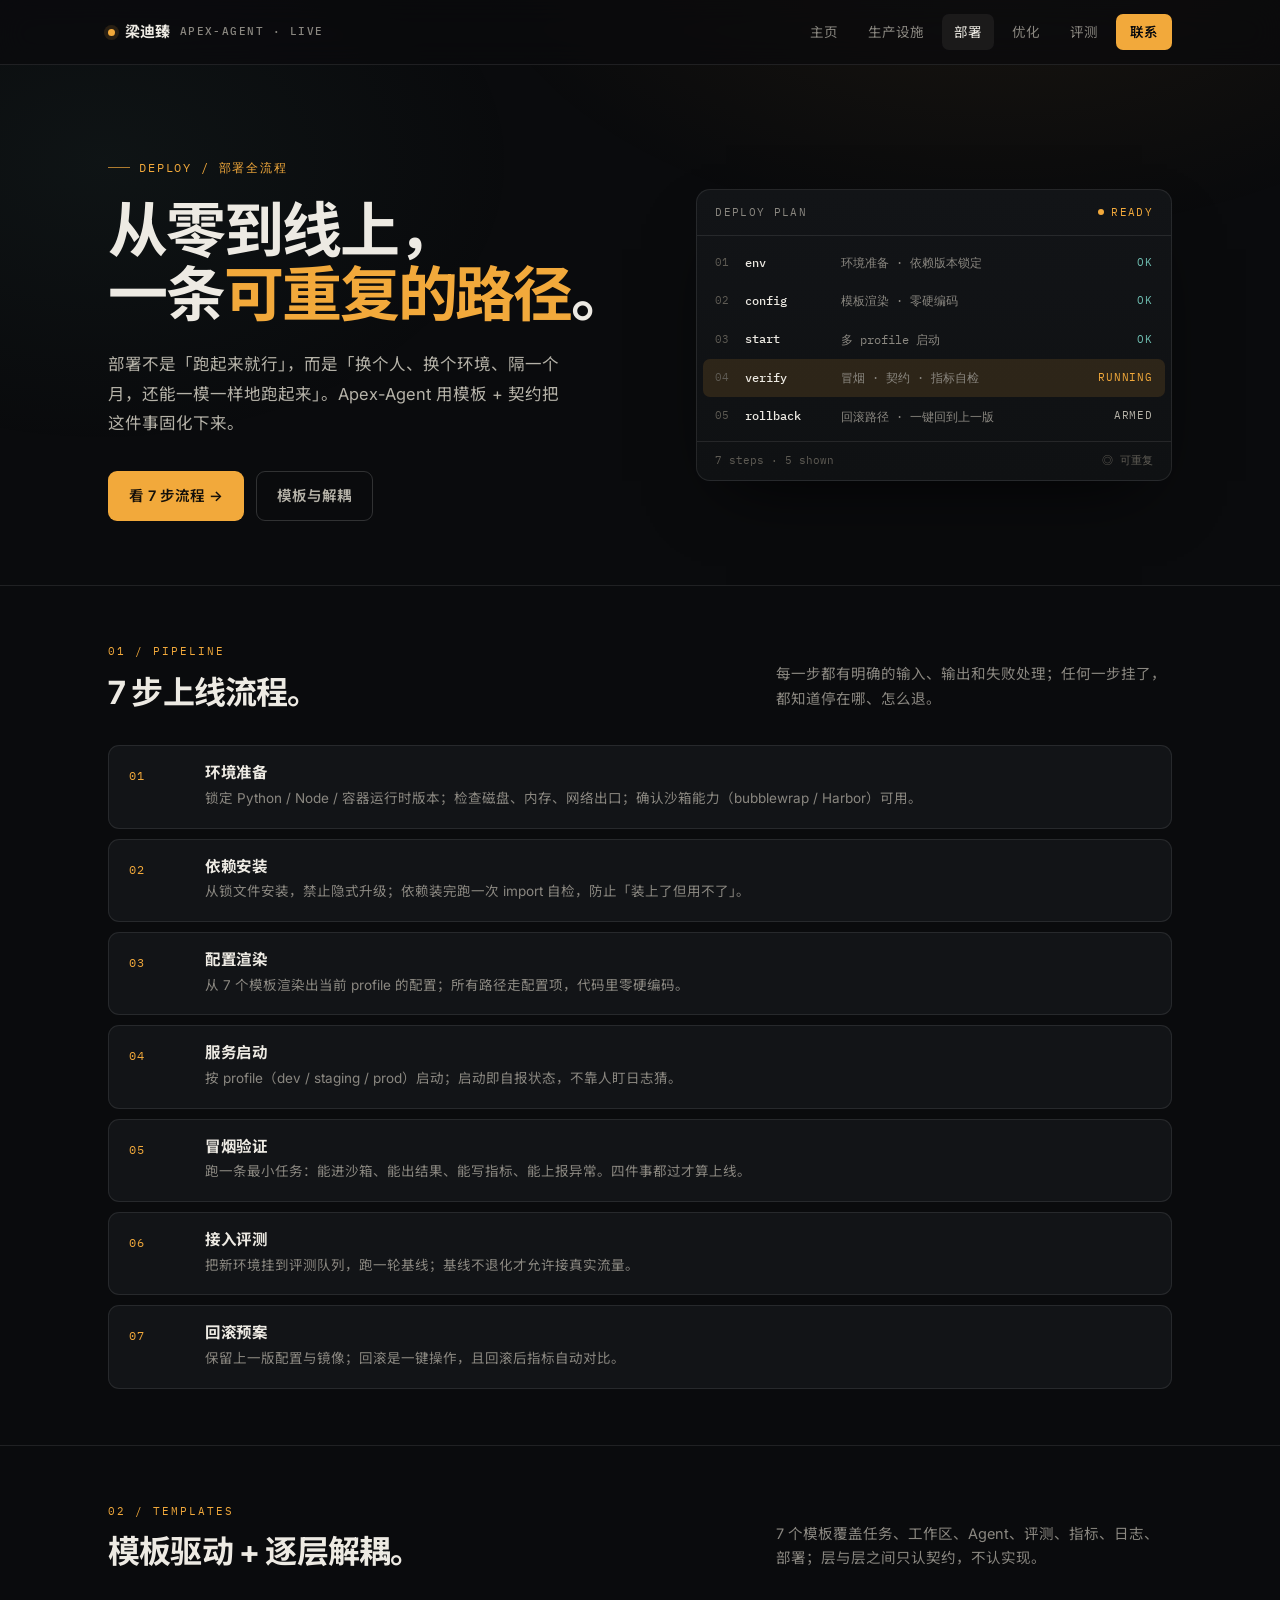
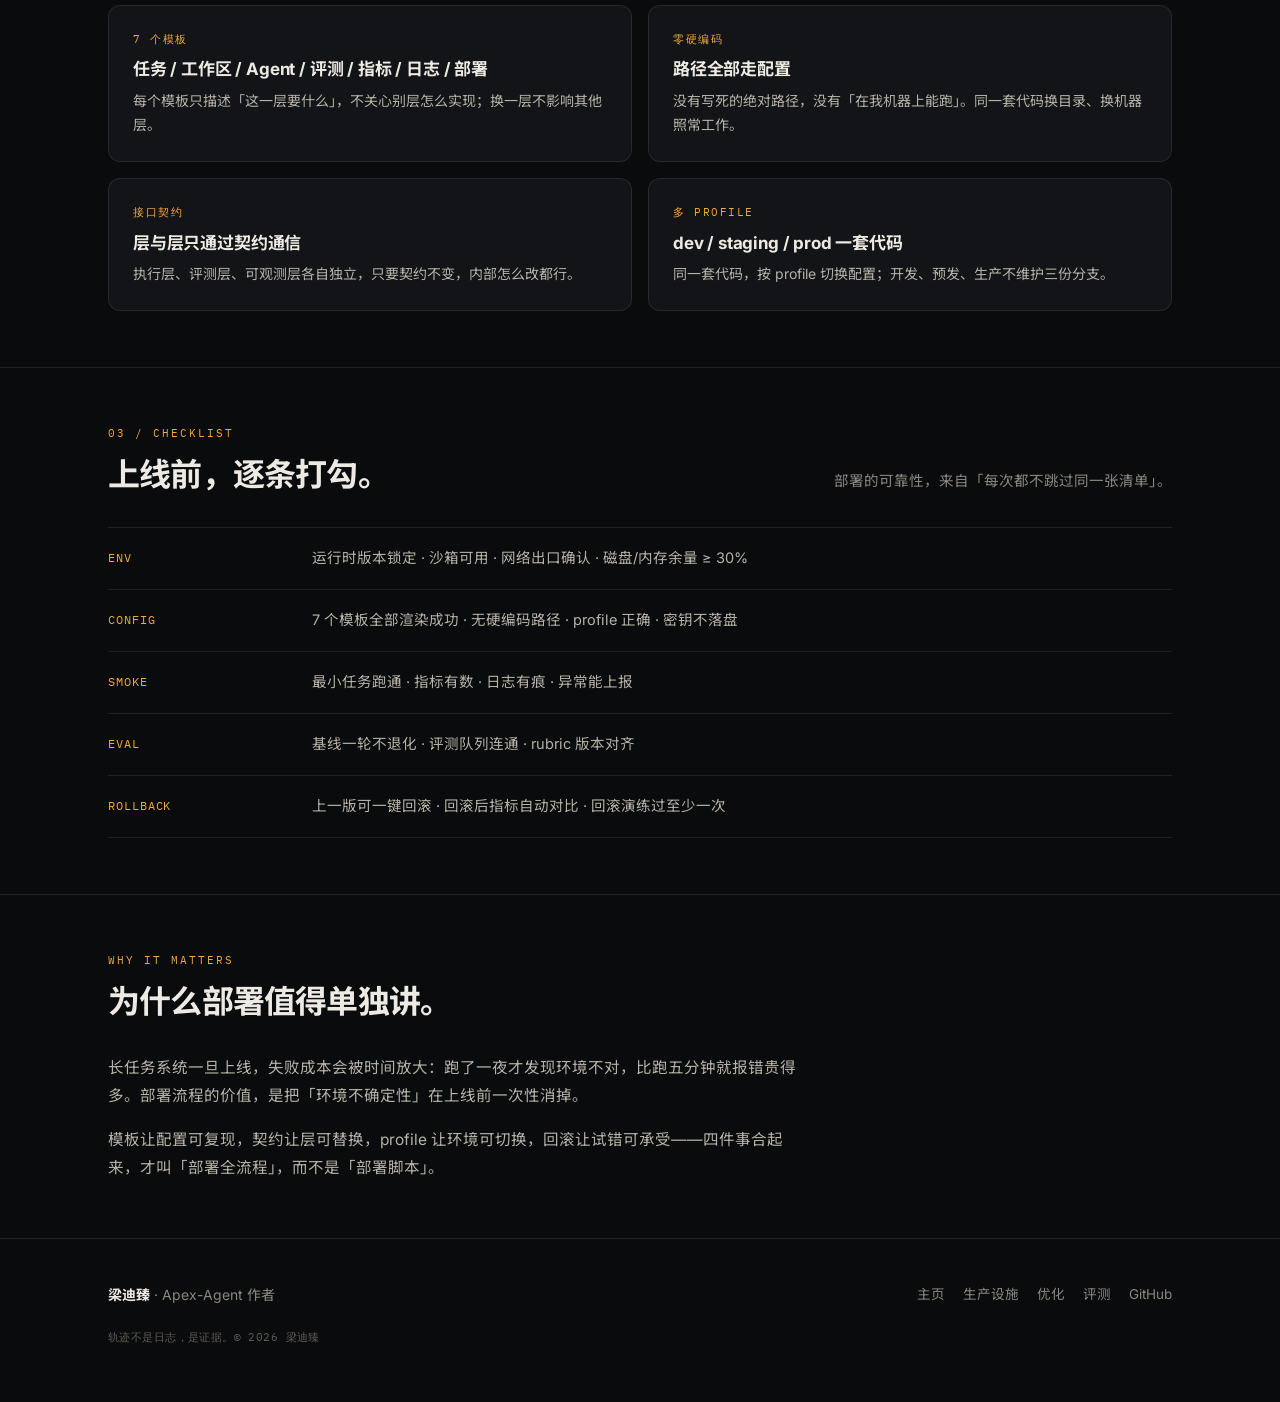
==== deploy.html @ fe3af45f "feat: multi-page site - facility overview + production/deploy/optimize/eval branches" ====
<!DOCTYPE html>
<html lang="zh-CN">
<head>
<meta charset="UTF-8">
<meta name="viewport" content="width=device-width, initial-scale=1.0">
<title>部署全流程 · 梁迪臻</title>
<meta name="description" content="Apex-Agent 部署全流程：模板驱动、逐层解耦、7 个模板、零硬编码、多 profile 启动，从零到线上一条可重复的路径。">
<link rel="preconnect" href="https://fonts.googleapis.com">
<link rel="preconnect" href="https://fonts.gstatic.com" crossorigin>
<link href="https://fonts.googleapis.com/css2?family=Inter:wght@400;500;600;700;800&family=IBM+Plex+Mono:wght@400;500;600&family=Noto+Sans+SC:wght@400;500;700&display=swap" rel="stylesheet">
<link rel="stylesheet" href="style.css">
</head>
<body>

<header class="site-header">
  <div class="wrap">
    <a class="brand" href="index.html"><span class="dot"></span> 梁迪臻 <span class="sub">APEX-AGENT · LIVE</span></a>
    <nav class="nav">
      <a href="index.html">主页</a>
      <a href="production.html">生产设施</a>
      <a href="deploy.html" class="active">部署</a>
      <a href="optimize.html">优化</a>
      <a href="eval.html">评测</a>
      <a href="index.html#contact" class="cta">联系</a>
    </nav>
  </div>
</header>

<main>
  <section class="hero">
    <div class="wrap grid">
      <div>
        <div class="eyebrow">Deploy / 部署全流程</div>
        <h1>从零到线上，<br>一条<span class="em">可重复的路径</span>。</h1>
        <p class="lede">部署不是「跑起来就行」，而是「换个人、换个环境、隔一个月，还能一模一样地跑起来」。Apex-Agent 用模板 + 契约把这件事固化下来。</p>
        <div class="actions">
          <a class="btn btn-primary" href="#pipeline">看 7 步流程 →</a>
          <a class="btn btn-ghost" href="#templates">模板与解耦</a>
        </div>
      </div>
      <div class="trace" aria-hidden="true">
        <div class="trace-head"><span>DEPLOY PLAN</span><span class="live"><i></i>READY</span></div>
        <div class="trace-body">
          <div class="trow"><span class="idx">01</span><span class="act">env</span><span class="detail">环境准备 · 依赖版本锁定</span><span class="st ok">ok</span></div>
          <div class="trow"><span class="idx">02</span><span class="act">config</span><span class="detail">模板渲染 · 零硬编码</span><span class="st ok">ok</span></div>
          <div class="trow"><span class="idx">03</span><span class="act">start</span><span class="detail">多 profile 启动</span><span class="st ok">ok</span></div>
          <div class="trow now"><span class="idx">04</span><span class="act">verify</span><span class="detail">冒烟 · 契约 · 指标自检</span><span class="st run">running</span></div>
          <div class="trow"><span class="idx">05</span><span class="act">rollback</span><span class="detail">回滚路径 · 一键回到上一版</span><span class="st">armed</span></div>
        </div>
        <div class="trace-foot"><span>7 steps · 5 shown</span><span>◎ 可重复</span></div>
      </div>
    </div>
  </section>

  <section class="section" id="pipeline">
    <div class="wrap">
      <div class="section-head reveal">
        <div><div class="overline">01 / Pipeline</div><h2>7 步上线流程。</h2></div>
        <p class="note">每一步都有明确的输入、输出和失败处理；任何一步挂了，都知道停在哪、怎么退。</p>
      </div>
      <div class="steps reveal">
        <div class="step"><div class="sn">01</div><div><h4>环境准备</h4><p>锁定 Python / Node / 容器运行时版本；检查磁盘、内存、网络出口；确认沙箱能力（bubblewrap / Harbor）可用。</p></div></div>
        <div class="step"><div class="sn">02</div><div><h4>依赖安装</h4><p>从锁文件安装，禁止隐式升级；依赖装完跑一次 import 自检，防止「装上了但用不了」。</p></div></div>
        <div class="step"><div class="sn">03</div><div><h4>配置渲染</h4><p>从 7 个模板渲染出当前 profile 的配置；所有路径走配置项，代码里零硬编码。</p></div></div>
        <div class="step"><div class="sn">04</div><div><h4>服务启动</h4><p>按 profile（dev / staging / prod）启动；启动即自报状态，不靠人盯日志猜。</p></div></div>
        <div class="step"><div class="sn">05</div><div><h4>冒烟验证</h4><p>跑一条最小任务：能进沙箱、能出结果、能写指标、能上报异常。四件事都过才算上线。</p></div></div>
        <div class="step"><div class="sn">06</div><div><h4>接入评测</h4><p>把新环境挂到评测队列，跑一轮基线；基线不退化才允许接真实流量。</p></div></div>
        <div class="step"><div class="sn">07</div><div><h4>回滚预案</h4><p>保留上一版配置与镜像；回滚是一键操作，且回滚后指标自动对比。</p></div></div>
      </div>
    </div>
  </section>

  <section class="section" id="templates">
    <div class="wrap">
      <div class="section-head reveal">
        <div><div class="overline">02 / Templates</div><h2>模板驱动 + 逐层解耦。</h2></div>
        <p class="note">7 个模板覆盖任务、工作区、Agent、评测、指标、日志、部署；层与层之间只认契约，不认实现。</p>
      </div>
      <div class="cards reveal">
        <div class="card"><div class="k">7 个模板</div><h3>任务 / 工作区 / Agent / 评测 / 指标 / 日志 / 部署</h3><p>每个模板只描述「这一层要什么」，不关心别层怎么实现；换一层不影响其他层。</p></div>
        <div class="card"><div class="k">零硬编码</div><h3>路径全部走配置</h3><p>没有写死的绝对路径，没有「在我机器上能跑」。同一套代码换目录、换机器照常工作。</p></div>
        <div class="card"><div class="k">接口契约</div><h3>层与层只通过契约通信</h3><p>执行层、评测层、可观测层各自独立，只要契约不变，内部怎么改都行。</p></div>
        <div class="card"><div class="k">多 profile</div><h3>dev / staging / prod 一套代码</h3><p>同一套代码，按 profile 切换配置；开发、预发、生产不维护三份分支。</p></div>
      </div>
    </div>
  </section>

  <section class="section" id="checklist">
    <div class="wrap">
      <div class="section-head reveal">
        <div><div class="overline">03 / Checklist</div><h2>上线前，逐条打勾。</h2></div>
        <p class="note">部署的可靠性，来自「每次都不跳过同一张清单」。</p>
      </div>
      <div class="rows reveal">
        <div class="row"><div class="rk">ENV</div><div class="rv">运行时版本锁定 · 沙箱可用 · 网络出口确认 · 磁盘/内存余量 ≥ 30%</div></div>
        <div class="row"><div class="rk">CONFIG</div><div class="rv">7 个模板全部渲染成功 · 无硬编码路径 · profile 正确 · 密钥不落盘</div></div>
        <div class="row"><div class="rk">SMOKE</div><div class="rv">最小任务跑通 · 指标有数 · 日志有痕 · 异常能上报</div></div>
        <div class="row"><div class="rk">EVAL</div><div class="rv">基线一轮不退化 · 评测队列连通 · rubric 版本对齐</div></div>
        <div class="row"><div class="rk">ROLLBACK</div><div class="rv">上一版可一键回滚 · 回滚后指标自动对比 · 回滚演练过至少一次</div></div>
      </div>
    </div>
  </section>

  <section class="section" id="why">
    <div class="wrap">
      <div class="section-head reveal">
        <div><div class="overline">Why it matters</div><h2>为什么部署值得单独讲。</h2></div>
      </div>
      <div class="prose reveal">
        <p>长任务系统一旦上线，失败成本会被时间放大：跑了一夜才发现环境不对，比跑五分钟就报错贵得多。部署流程的价值，是把「环境不确定性」在上线前一次性消掉。</p>
        <p>模板让配置可复现，契约让层可替换，profile 让环境可切换，回滚让试错可承受——四件事合起来，才叫「部署全流程」，而不是「部署脚本」。</p>
      </div>
    </div>
  </section>
</main>

<footer class="site-footer">
  <div class="wrap">
    <div class="grid">
      <div class="who"><strong>梁迪臻</strong> · Apex-Agent 作者</div>
      <div class="links"><a href="index.html">主页</a><a href="production.html">生产设施</a><a href="optimize.html">优化</a><a href="eval.html">评测</a><a href="https://github.com/DizhenLiang">GitHub</a></div>
    </div>
    <div class="fine">轨迹不是日志，是证据。© 2026 梁迪臻</div>
  </div>
</footer>

<script>
(function(){var els=document.querySelectorAll('.reveal');if(!('IntersectionObserver' in window)){els.forEach(function(e){e.classList.add('in')});return;}var io=new IntersectionObserver(function(es){es.forEach(function(en){if(en.isIntersecting){en.target.classList.add('in');io.unobserve(en.target);}});},{threshold:.12});els.forEach(function(e){io.observe(e)});})();
</script>
</body>
</html>
---- style.css ----
/* Apex-Agent personal homepage — flight-recorder design system */
:root{
  --bg:#0A0B0D;
  --bg-soft:#0F1113;
  --panel:#121417;
  --panel-2:#16181C;
  --line:rgba(255,255,255,.09);
  --line-strong:rgba(255,255,255,.16);
  --text:#EDEAE3;
  --text-soft:#B5B2A8;
  --muted:#8A8780;
  --dim:#5E5B54;
  --accent:#F2A93B;
  --accent-soft:rgba(242,169,59,.13);
  --accent-line:rgba(242,169,59,.38);
  --teal:#6FBFB2;
  --teal-soft:rgba(111,191,178,.13);
  --mono:"IBM Plex Mono",ui-monospace,SFMono-Regular,Menlo,Consolas,monospace;
  --sans:"Inter","Noto Sans SC",-apple-system,BlinkMacSystemFont,"Segoe UI","PingFang SC","Hiragino Sans GB","Microsoft YaHei",sans-serif;
  --max:1120px;
}
*,*::before,*::after{box-sizing:border-box}
html{scroll-behavior:smooth;scroll-padding-top:88px}
body{
  margin:0;background:var(--bg);color:var(--text);
  font-family:var(--sans);font-size:16px;line-height:1.7;
  -webkit-font-smoothing:antialiased;text-rendering:optimizeLegibility;
}
body::before{
  content:"";position:fixed;inset:0;pointer-events:none;z-index:0;
  background:
    radial-gradient(900px 520px at 78% -8%,rgba(242,169,59,.07),transparent 60%),
    radial-gradient(760px 520px at 8% 18%,rgba(111,191,178,.05),transparent 55%);
}
a{color:inherit;text-decoration:none}
img{max-width:100%;display:block}
h1,h2,h3,h4{margin:0;font-weight:700;letter-spacing:-.02em;line-height:1.14}
p{margin:0}
::selection{background:rgba(242,169,59,.28);color:#fff}
.wrap{position:relative;z-index:1;max-width:var(--max);margin:0 auto;padding:0 28px}
.mono{font-family:var(--mono);font-size:12px;letter-spacing:.02em}

/* ---------- header ---------- */
.site-header{
  position:sticky;top:0;z-index:50;
  background:rgba(10,11,13,.72);backdrop-filter:blur(14px);
  border-bottom:1px solid var(--line);
}
.site-header .wrap{display:flex;align-items:center;justify-content:space-between;height:64px;gap:20px}
.brand{display:flex;align-items:center;gap:10px;font-weight:700;font-size:15px;letter-spacing:-.01em;white-space:nowrap}
.brand .dot{width:7px;height:7px;border-radius:50%;background:var(--accent);box-shadow:0 0 0 4px var(--accent-soft);animation:pulse 2.6s infinite}
.brand .sub{color:var(--muted);font-weight:500;font-family:var(--mono);font-size:10.5px;letter-spacing:.14em;text-transform:uppercase}
@keyframes pulse{0%,100%{opacity:1}50%{opacity:.35}}
.nav{display:flex;align-items:center;gap:6px;flex-wrap:wrap}
.nav a{
  font-size:13.5px;color:var(--muted);padding:7px 12px;border-radius:7px;
  transition:color .18s ease,background .18s ease;white-space:nowrap;
}
.nav a:hover{color:var(--text)}
.nav a.active{color:var(--text);background:rgba(255,255,255,.06)}
.nav a.cta{color:var(--bg);background:var(--accent);font-weight:600;padding:7px 14px}
.nav a.cta:hover{background:#FFC266}
@media(max-width:760px){.nav a:not(.cta){display:none}.site-header .wrap{height:58px}}

/* ---------- hero ---------- */
.hero{padding:84px 0 64px}
.hero .grid{display:grid;grid-template-columns:1.06fr .94fr;gap:52px;align-items:center}
.eyebrow{
  display:inline-flex;align-items:center;gap:9px;font-family:var(--mono);
  font-size:11.5px;letter-spacing:.16em;text-transform:uppercase;color:var(--accent);
  margin-bottom:22px;
}
.eyebrow::before{content:"";width:22px;height:1px;background:var(--accent);opacity:.7}
.hero h1{font-size:clamp(36px,5.2vw,60px);line-height:1.06;letter-spacing:-.035em}
.hero h1 .em{color:var(--accent)}
.hero .lede{margin-top:24px;max-width:46ch;font-size:16.5px;line-height:1.78;color:var(--text-soft)}
.hero .actions{display:flex;flex-wrap:wrap;gap:12px;margin-top:32px}
.btn{
  display:inline-flex;align-items:center;gap:9px;padding:12px 20px;border-radius:9px;
  font-size:14.5px;font-weight:600;transition:transform .18s ease,background .18s ease,border-color .18s ease;
  border:1px solid transparent;
}
.btn:hover{transform:translateY(-1px)}
.btn-primary{background:var(--accent);color:#15100A}
.btn-primary:hover{background:#FFC266}
.btn-ghost{border-color:var(--line-strong);color:var(--text-soft)}
.btn-ghost:hover{border-color:var(--accent-line);color:var(--text)}

/* trace panel */
.trace{
  background:linear-gradient(180deg,var(--panel),var(--bg-soft));
  border:1px solid var(--line);border-radius:14px;overflow:hidden;
  box-shadow:0 30px 70px -30px rgba(0,0,0,.85);
}
.trace-head{display:flex;align-items:center;justify-content:space-between;padding:13px 18px;border-bottom:1px solid var(--line);font-family:var(--mono);font-size:11px;letter-spacing:.12em;text-transform:uppercase;color:var(--muted)}
.trace-head .live{display:inline-flex;align-items:center;gap:7px;color:var(--accent)}
.trace-head .live i{width:6px;height:6px;border-radius:50%;background:var(--accent);animation:pulse 1.8s infinite}
.trace-body{padding:8px 6px 6px}
.trow{display:grid;grid-template-columns:18px 84px 1fr auto;gap:12px;align-items:center;padding:9px 12px;border-radius:7px;font-family:var(--mono);font-size:12px;color:var(--text-soft);opacity:0;transform:translateX(-6px);animation:slideIn .5s ease forwards}
.trow:nth-child(1){animation-delay:.15s}.trow:nth-child(2){animation-delay:.35s}.trow:nth-child(3){animation-delay:.55s}.trow:nth-child(4){animation-delay:.75s}.trow:nth-child(5){animation-delay:.95s}
@keyframes slideIn{to{opacity:1;transform:none}}
.trow .idx{color:var(--dim);font-size:10.5px}
.trow .act{color:var(--text);font-weight:500}
.trow .detail{color:var(--muted);font-size:11.5px;white-space:nowrap;overflow:hidden;text-overflow:ellipsis}
.trow .st{font-size:10.5px;letter-spacing:.08em;text-transform:uppercase}
.st.ok{color:var(--teal)}.st.run{color:var(--accent)}
.trow.now{background:var(--accent-soft)}
.trace-foot{display:flex;justify-content:space-between;padding:10px 18px;border-top:1px solid var(--line);font-family:var(--mono);font-size:10.5px;color:var(--dim)}
@media(max-width:900px){.hero .grid{grid-template-columns:1fr;gap:36px}.trace{max-width:520px}}

/* ---------- sections ---------- */
.section{padding:56px 0;border-top:1px solid var(--line)}
.section:first-of-type{border-top:none}
.section-head{display:grid;grid-template-columns:1fr auto;gap:28px;align-items:end;margin-bottom:34px}
.overline{font-family:var(--mono);font-size:11px;letter-spacing:.18em;text-transform:uppercase;color:var(--accent);margin-bottom:14px}
.section-head h2{font-size:clamp(24px,3vw,32px);letter-spacing:-.025em}
.section-head .note{max-width:44ch;font-size:14.5px;color:var(--muted);line-height:1.7}
@media(max-width:820px){.section-head{grid-template-columns:1fr}.section-head .note{max-width:none}}

/* cards */
.cards{display:grid;grid-template-columns:repeat(2,1fr);gap:16px}
@media(max-width:760px){.cards{grid-template-columns:1fr}}
.card{background:var(--panel);border:1px solid var(--line);border-radius:12px;padding:24px;transition:border-color .2s ease,transform .2s ease}
.card:hover{border-color:var(--line-strong);transform:translateY(-2px)}
.card .k{font-family:var(--mono);font-size:11px;letter-spacing:.14em;text-transform:uppercase;color:var(--accent);margin-bottom:12px}
.card h3{font-size:17px;margin-bottom:9px;letter-spacing:-.01em}
.card p{font-size:14px;color:var(--text-soft);line-height:1.72}
.card .meta{margin-top:14px;font-family:var(--mono);font-size:11px;color:var(--dim)}

/* branch cards (links) */
.branches{display:grid;grid-template-columns:repeat(2,1fr);gap:16px}
@media(max-width:760px){.branches{grid-template-columns:1fr}}
.branch{
  display:flex;flex-direction:column;gap:14px;padding:26px;border-radius:13px;
  background:linear-gradient(180deg,var(--panel),var(--bg-soft));
  border:1px solid var(--line);transition:border-color .22s ease,transform .22s ease,background .22s ease;
}
.branch:hover{border-color:var(--accent-line);transform:translateY(-3px);background:linear-gradient(180deg,var(--panel-2),var(--panel))}
.branch .top{display:flex;align-items:center;justify-content:space-between}
.branch .num{font-family:var(--mono);font-size:11px;letter-spacing:.14em;color:var(--dim)}
.branch .arrow{color:var(--muted);transition:transform .22s ease,color .22s ease}
.branch:hover .arrow{transform:translateX(4px);color:var(--accent)}
.branch h3{font-size:19px;letter-spacing:-.015em}
.branch p{font-size:13.5px;color:var(--muted);line-height:1.7;flex:1}
.branch .tags{display:flex;flex-wrap:wrap;gap:6px}
.tag{font-family:var(--mono);font-size:10.5px;letter-spacing:.04em;color:var(--text-soft);background:rgba(255,255,255,.05);border:1px solid var(--line);padding:3px 8px;border-radius:5px;white-space:nowrap}
.tag.accent{color:var(--accent);border-color:var(--accent-line);background:var(--accent-soft)}

/* facts */
.facts{display:grid;grid-template-columns:repeat(4,1fr);gap:14px}
@media(max-width:820px){.facts{grid-template-columns:repeat(2,1fr)}}
.fact{padding:20px;border:1px solid var(--line);border-radius:11px;background:var(--panel)}
.fact .v{font-family:var(--mono);font-size:clamp(24px,3.4vw,34px);font-weight:600;letter-spacing:-.02em;color:var(--text);line-height:1}
.fact .v .u{font-size:.5em;color:var(--muted);margin-left:4px;letter-spacing:0}
.fact .l{margin-top:9px;font-size:12.5px;color:var(--muted)}

/* rows */
.rows{border-top:1px solid var(--line)}
.row{display:grid;grid-template-columns:180px 1fr;gap:24px;padding:18px 0;border-bottom:1px solid var(--line);align-items:start}
.row .rk{font-family:var(--mono);font-size:11.5px;letter-spacing:.08em;color:var(--accent);padding-top:2px}
.row .rv{font-size:14.5px;color:var(--text-soft);line-height:1.72}
.row .rv strong{color:var(--text);font-weight:600}
@media(max-width:680px){.row{grid-template-columns:1fr;gap:6px}}

/* steps */
.steps{display:grid;gap:10px}
.step{display:grid;grid-template-columns:56px 1fr;gap:20px;padding:18px 20px;border:1px solid var(--line);border-radius:11px;background:var(--panel);transition:border-color .2s ease}
.step:hover{border-color:var(--line-strong)}
.step .sn{font-family:var(--mono);font-size:12px;color:var(--accent);letter-spacing:.06em;padding-top:2px}
.step h4{font-size:15.5px;margin-bottom:5px}
.step p{font-size:13.5px;color:var(--muted);line-height:1.68}

/* list */
.list{list-style:none;padding:0;margin:0;display:grid;gap:10px}
.list li{position:relative;padding-left:20px;font-size:14px;color:var(--text-soft);line-height:1.7}
.list li::before{content:"";position:absolute;left:0;top:.62em;width:7px;height:7px;border:1px solid var(--accent);transform:rotate(45deg)}
.list li strong{color:var(--text);font-weight:600}

/* prose */
.prose{max-width:70ch}
.prose p{font-size:15.5px;line-height:1.8;color:var(--text-soft);margin-bottom:16px}
.prose p:last-child{margin-bottom:0}
.prose strong{color:var(--text);font-weight:600}

/* quote */
.quote{border-left:2px solid var(--accent);padding:6px 0 6px 22px;margin:8px 0 0}
.quote p{font-size:16px;line-height:1.75;color:var(--text)}
.quote .who{margin-top:12px;font-family:var(--mono);font-size:11.5px;color:var(--dim);letter-spacing:.06em}

/* footer */
.site-footer{border-top:1px solid var(--line);padding:44px 0 56px}
.site-footer .grid{display:flex;flex-wrap:wrap;align-items:center;justify-content:space-between;gap:18px}
.site-footer .who{font-size:14px;color:var(--muted)}
.site-footer .who strong{color:var(--text)}
.site-footer .links{display:flex;flex-wrap:wrap;gap:18px}
.site-footer .links a{font-size:13.5px;color:var(--muted);transition:color .18s ease}
.site-footer .links a:hover{color:var(--accent)}
.site-footer .fine{margin-top:22px;font-family:var(--mono);font-size:10.5px;color:var(--dim);letter-spacing:.04em}

/* reveal */
.reveal{opacity:0;transform:translateY(16px);transition:opacity .7s ease,transform .7s ease}
.reveal.in{opacity:1;transform:none}
@media(prefers-reduced-motion:reduce){.reveal{opacity:1;transform:none;transition:none}.trow{opacity:1;transform:none;animation:none}}
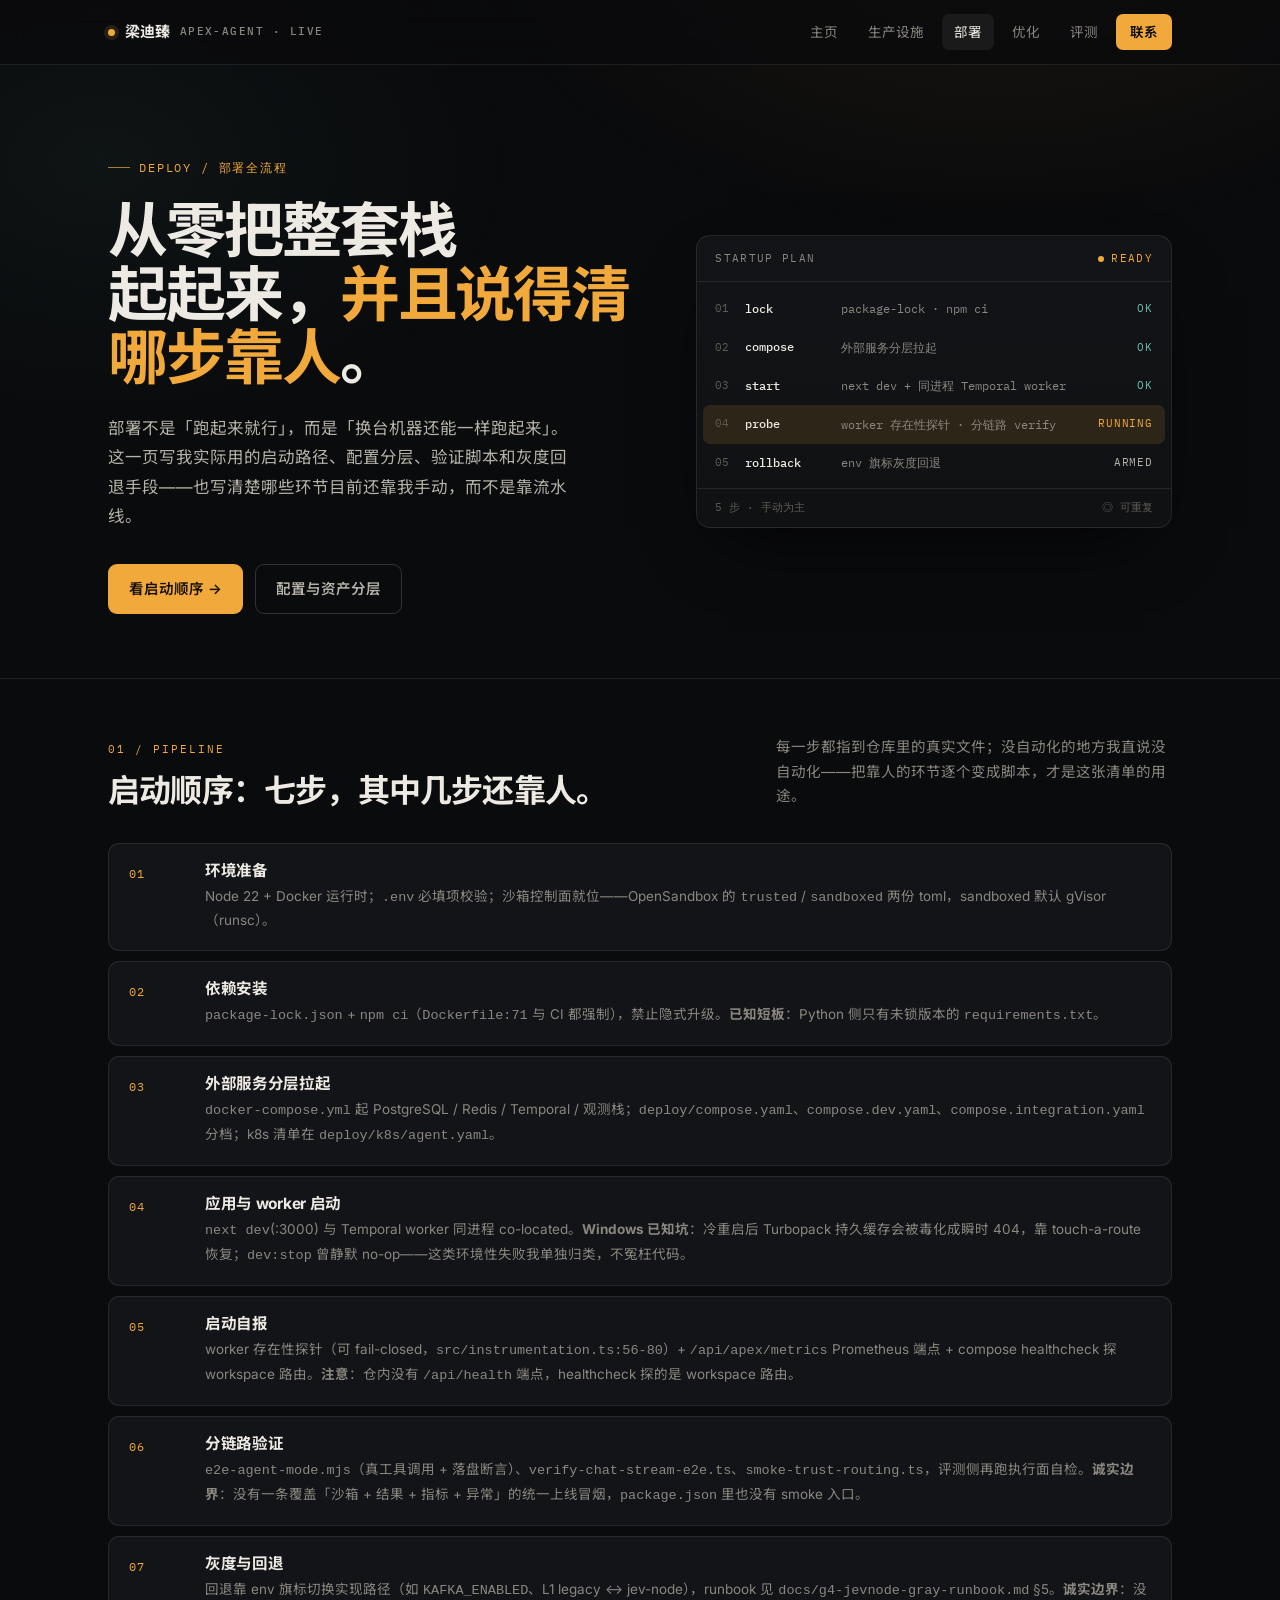
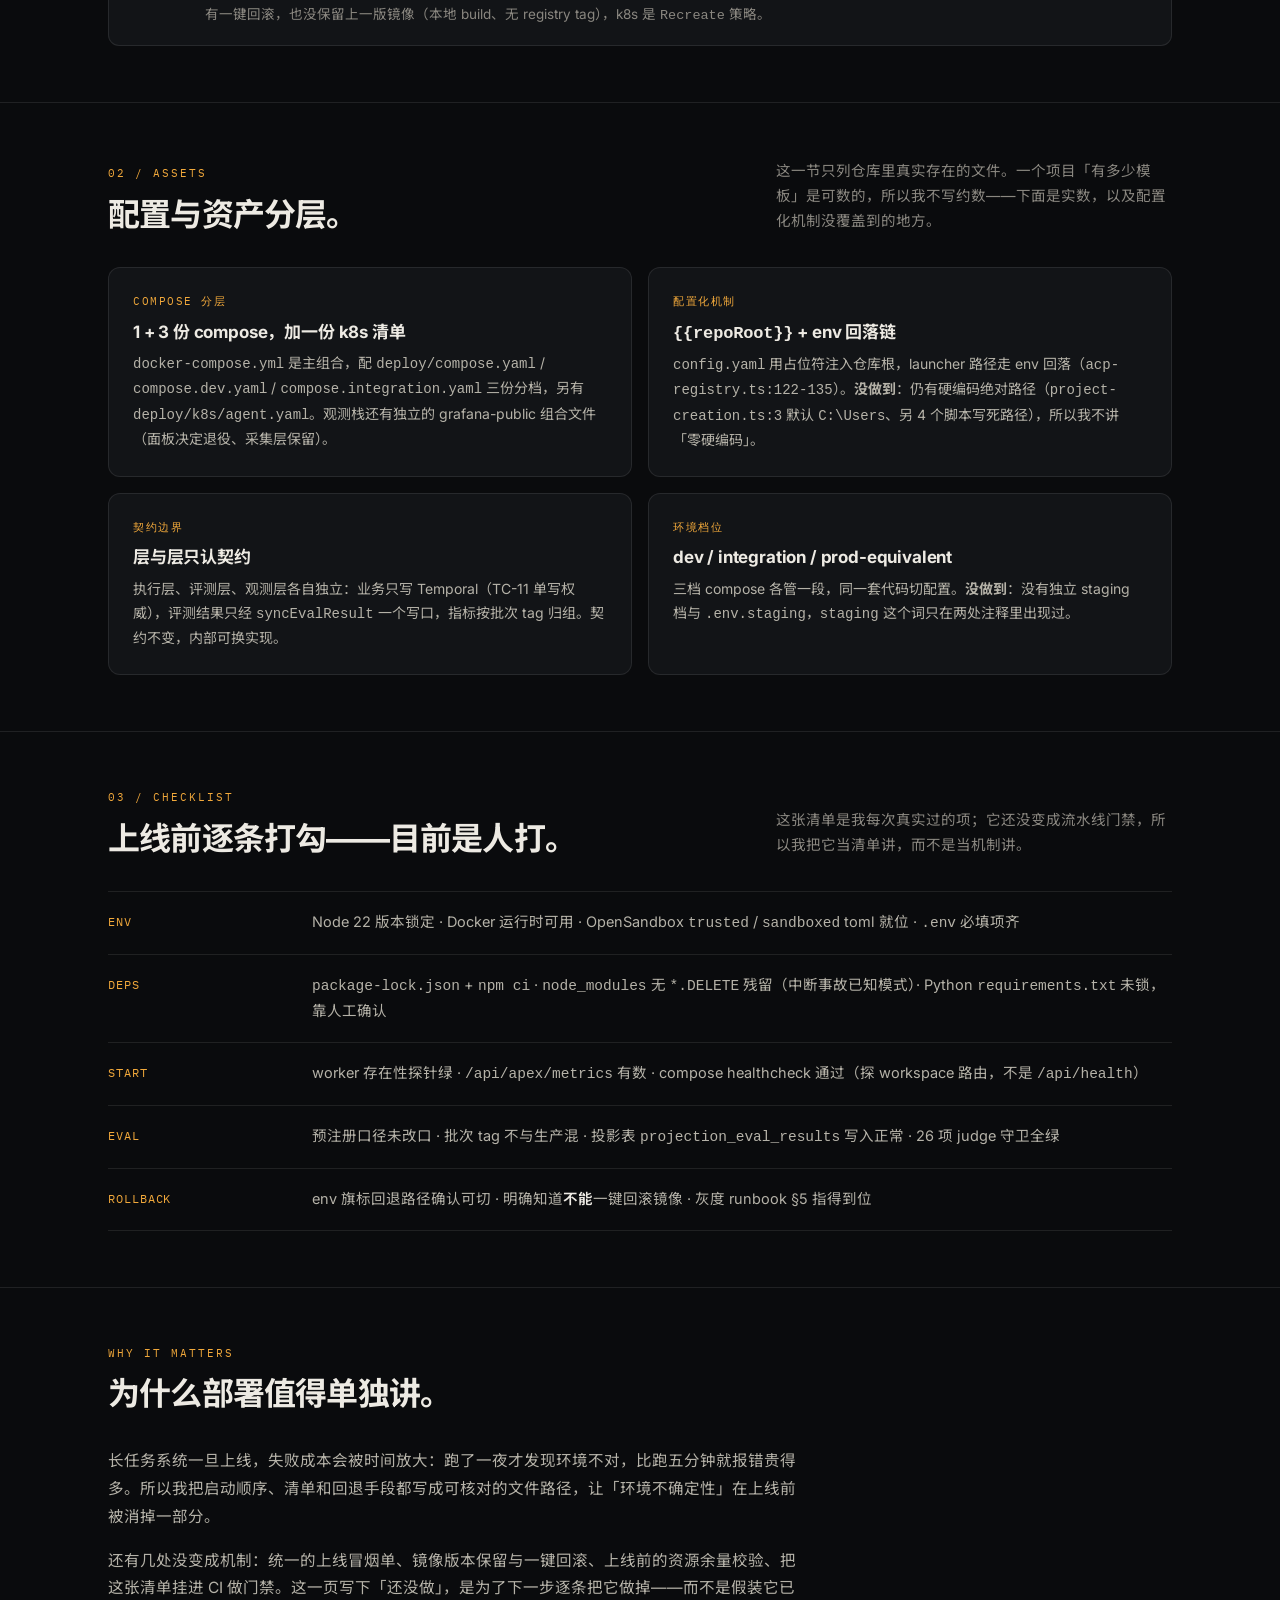
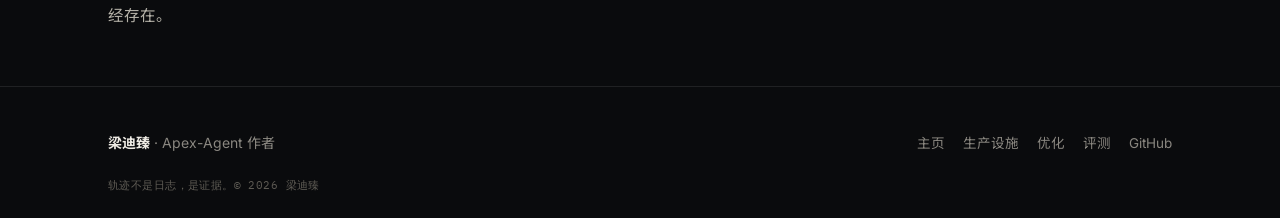
==== commit f3242805: "fix: replace unanchored claims with source-verified facts across all 5 pages A page-by-page audit ag" ====
--- a/deploy.html
+++ b/deploy.html
@@ -4,7 +4,7 @@
 <meta charset="UTF-8">
 <meta name="viewport" content="width=device-width, initial-scale=1.0">
 <title>部署全流程 · 梁迪臻</title>
-<meta name="description" content="Apex-Agent 部署全流程：模板驱动、逐层解耦、7 个模板、零硬编码、多 profile 启动，从零到线上一条可重复的路径。">
+<meta name="description" content="Apex-Agent 的启动顺序与配置分层：锁文件安装、compose 分档、worker 存在性探针、分链路验证脚本、env 旗标灰度回退——并写清哪些环节尚未自动化。">
 <link rel="preconnect" href="https://fonts.googleapis.com">
 <link rel="preconnect" href="https://fonts.gstatic.com" crossorigin>
 <link href="https://fonts.googleapis.com/css2?family=Inter:wght@400;500;600;700;800&family=IBM+Plex+Mono:wght@400;500;600&family=Noto+Sans+SC:wght@400;500;700&display=swap" rel="stylesheet">
@@ -31,23 +31,23 @@
     <div class="wrap grid">
       <div>
         <div class="eyebrow">Deploy / 部署全流程</div>
-        <h1>从零到线上，<br>一条<span class="em">可重复的路径</span>。</h1>
-        <p class="lede">部署不是「跑起来就行」，而是「换个人、换个环境、隔一个月，还能一模一样地跑起来」。Apex-Agent 用模板 + 契约把这件事固化下来。</p>
+        <h1>从零把整套栈<br>起起来，<span class="em">并且说得清哪步靠人</span>。</h1>
+        <p class="lede">部署不是「跑起来就行」，而是「换台机器还能一样跑起来」。这一页写我实际用的启动路径、配置分层、验证脚本和灰度回退手段——也写清楚哪些环节目前还靠我手动，而不是靠流水线。</p>
         <div class="actions">
-          <a class="btn btn-primary" href="#pipeline">看 7 步流程 →</a>
-          <a class="btn btn-ghost" href="#templates">模板与解耦</a>
+          <a class="btn btn-primary" href="#pipeline">看启动顺序 →</a>
+          <a class="btn btn-ghost" href="#templates">配置与资产分层</a>
         </div>
       </div>
       <div class="trace" aria-hidden="true">
-        <div class="trace-head"><span>DEPLOY PLAN</span><span class="live"><i></i>READY</span></div>
+        <div class="trace-head"><span>STARTUP PLAN</span><span class="live"><i></i>READY</span></div>
         <div class="trace-body">
-          <div class="trow"><span class="idx">01</span><span class="act">env</span><span class="detail">环境准备 · 依赖版本锁定</span><span class="st ok">ok</span></div>
-          <div class="trow"><span class="idx">02</span><span class="act">config</span><span class="detail">模板渲染 · 零硬编码</span><span class="st ok">ok</span></div>
-          <div class="trow"><span class="idx">03</span><span class="act">start</span><span class="detail">多 profile 启动</span><span class="st ok">ok</span></div>
-          <div class="trow now"><span class="idx">04</span><span class="act">verify</span><span class="detail">冒烟 · 契约 · 指标自检</span><span class="st run">running</span></div>
-          <div class="trow"><span class="idx">05</span><span class="act">rollback</span><span class="detail">回滚路径 · 一键回到上一版</span><span class="st">armed</span></div>
+          <div class="trow"><span class="idx">01</span><span class="act">lock</span><span class="detail">package-lock · npm ci</span><span class="st ok">ok</span></div>
+          <div class="trow"><span class="idx">02</span><span class="act">compose</span><span class="detail">外部服务分层拉起</span><span class="st ok">ok</span></div>
+          <div class="trow"><span class="idx">03</span><span class="act">start</span><span class="detail">next dev + 同进程 Temporal worker</span><span class="st ok">ok</span></div>
+          <div class="trow now"><span class="idx">04</span><span class="act">probe</span><span class="detail">worker 存在性探针 · 分链路 verify</span><span class="st run">running</span></div>
+          <div class="trow"><span class="idx">05</span><span class="act">rollback</span><span class="detail">env 旗标灰度回退</span><span class="st">armed</span></div>
         </div>
-        <div class="trace-foot"><span>7 steps · 5 shown</span><span>◎ 可重复</span></div>
+        <div class="trace-foot"><span>5 步 · 手动为主</span><span>◎ 可重复</span></div>
       </div>
     </div>
   </section>
@@ -55,17 +55,17 @@
   <section class="section" id="pipeline">
     <div class="wrap">
       <div class="section-head reveal">
-        <div><div class="overline">01 / Pipeline</div><h2>7 步上线流程。</h2></div>
-        <p class="note">每一步都有明确的输入、输出和失败处理；任何一步挂了，都知道停在哪、怎么退。</p>
+        <div><div class="overline">01 / Pipeline</div><h2>启动顺序：七步，其中几步还靠人。</h2></div>
+        <p class="note">每一步都指到仓库里的真实文件；没自动化的地方我直说没自动化——把靠人的环节逐个变成脚本，才是这张清单的用途。</p>
       </div>
       <div class="steps reveal">
-        <div class="step"><div class="sn">01</div><div><h4>环境准备</h4><p>锁定 Python / Node / 容器运行时版本；检查磁盘、内存、网络出口；确认沙箱能力（bubblewrap / Harbor）可用。</p></div></div>
-        <div class="step"><div class="sn">02</div><div><h4>依赖安装</h4><p>从锁文件安装，禁止隐式升级；依赖装完跑一次 import 自检，防止「装上了但用不了」。</p></div></div>
-        <div class="step"><div class="sn">03</div><div><h4>配置渲染</h4><p>从 7 个模板渲染出当前 profile 的配置；所有路径走配置项，代码里零硬编码。</p></div></div>
-        <div class="step"><div class="sn">04</div><div><h4>服务启动</h4><p>按 profile（dev / staging / prod）启动；启动即自报状态，不靠人盯日志猜。</p></div></div>
-        <div class="step"><div class="sn">05</div><div><h4>冒烟验证</h4><p>跑一条最小任务：能进沙箱、能出结果、能写指标、能上报异常。四件事都过才算上线。</p></div></div>
-        <div class="step"><div class="sn">06</div><div><h4>接入评测</h4><p>把新环境挂到评测队列，跑一轮基线；基线不退化才允许接真实流量。</p></div></div>
-        <div class="step"><div class="sn">07</div><div><h4>回滚预案</h4><p>保留上一版配置与镜像；回滚是一键操作，且回滚后指标自动对比。</p></div></div>
+        <div class="step"><div class="sn">01</div><div><h4>环境准备</h4><p>Node 22 + Docker 运行时；<code>.env</code> 必填项校验；沙箱控制面就位——OpenSandbox 的 <code>trusted</code> / <code>sandboxed</code> 两份 toml，sandboxed 默认 gVisor（runsc）。</p></div></div>
+        <div class="step"><div class="sn">02</div><div><h4>依赖安装</h4><p><code>package-lock.json</code> + <code>npm ci</code>（<code>Dockerfile:71</code> 与 CI 都强制），禁止隐式升级。<strong>已知短板</strong>：Python 侧只有未锁版本的 <code>requirements.txt</code>。</p></div></div>
+        <div class="step"><div class="sn">03</div><div><h4>外部服务分层拉起</h4><p><code>docker-compose.yml</code> 起 PostgreSQL / Redis / Temporal / 观测栈；<code>deploy/compose.yaml</code>、<code>compose.dev.yaml</code>、<code>compose.integration.yaml</code> 分档；k8s 清单在 <code>deploy/k8s/agent.yaml</code>。</p></div></div>
+        <div class="step"><div class="sn">04</div><div><h4>应用与 worker 启动</h4><p><code>next dev</code>(:3000) 与 Temporal worker 同进程 co-located。<strong>Windows 已知坑</strong>：冷重启后 Turbopack 持久缓存会被毒化成瞬时 404，靠 touch-a-route 恢复；<code>dev:stop</code> 曾静默 no-op——这类环境性失败我单独归类，不冤枉代码。</p></div></div>
+        <div class="step"><div class="sn">05</div><div><h4>启动自报</h4><p>worker 存在性探针（可 fail-closed，<code>src/instrumentation.ts:56-80</code>）+ <code>/api/apex/metrics</code> Prometheus 端点 + compose healthcheck 探 workspace 路由。<strong>注意</strong>：仓内没有 <code>/api/health</code> 端点，healthcheck 探的是 workspace 路由。</p></div></div>
+        <div class="step"><div class="sn">06</div><div><h4>分链路验证</h4><p><code>e2e-agent-mode.mjs</code>（真工具调用 + 落盘断言）、<code>verify-chat-stream-e2e.ts</code>、<code>smoke-trust-routing.ts</code>，评测侧再跑执行面自检。<strong>诚实边界</strong>：没有一条覆盖「沙箱 + 结果 + 指标 + 异常」的统一上线冒烟，<code>package.json</code> 里也没有 smoke 入口。</p></div></div>
+        <div class="step"><div class="sn">07</div><div><h4>灰度与回退</h4><p>回退靠 env 旗标切换实现路径（如 <code>KAFKA_ENABLED</code>、L1 legacy ↔ jev-node），runbook 见 <code>docs/g4-jevnode-gray-runbook.md</code> §5。<strong>诚实边界</strong>：没有一键回滚，也没保留上一版镜像（本地 build、无 registry tag），k8s 是 <code>Recreate</code> 策略。</p></div></div>
       </div>
     </div>
   </section>
@@ -73,14 +73,14 @@
   <section class="section" id="templates">
     <div class="wrap">
       <div class="section-head reveal">
-        <div><div class="overline">02 / Templates</div><h2>模板驱动 + 逐层解耦。</h2></div>
-        <p class="note">7 个模板覆盖任务、工作区、Agent、评测、指标、日志、部署；层与层之间只认契约，不认实现。</p>
+        <div><div class="overline">02 / Assets</div><h2>配置与资产分层。</h2></div>
+        <p class="note">这一节只列仓库里真实存在的文件。一个项目「有多少模板」是可数的，所以我不写约数——下面是实数，以及配置化机制没覆盖到的地方。</p>
       </div>
       <div class="cards reveal">
-        <div class="card"><div class="k">7 个模板</div><h3>任务 / 工作区 / Agent / 评测 / 指标 / 日志 / 部署</h3><p>每个模板只描述「这一层要什么」，不关心别层怎么实现；换一层不影响其他层。</p></div>
-        <div class="card"><div class="k">零硬编码</div><h3>路径全部走配置</h3><p>没有写死的绝对路径，没有「在我机器上能跑」。同一套代码换目录、换机器照常工作。</p></div>
-        <div class="card"><div class="k">接口契约</div><h3>层与层只通过契约通信</h3><p>执行层、评测层、可观测层各自独立，只要契约不变，内部怎么改都行。</p></div>
-        <div class="card"><div class="k">多 profile</div><h3>dev / staging / prod 一套代码</h3><p>同一套代码，按 profile 切换配置；开发、预发、生产不维护三份分支。</p></div>
+        <div class="card"><div class="k">compose 分层</div><h3>1 + 3 份 compose，加一份 k8s 清单</h3><p><code>docker-compose.yml</code> 是主组合，配 <code>deploy/compose.yaml</code> / <code>compose.dev.yaml</code> / <code>compose.integration.yaml</code> 三份分档，另有 <code>deploy/k8s/agent.yaml</code>。观测栈还有独立的 grafana-public 组合文件（面板决定退役、采集层保留）。</p></div>
+        <div class="card"><div class="k">配置化机制</div><h3><code>{{repoRoot}}</code> + env 回落链</h3><p><code>config.yaml</code> 用占位符注入仓库根，launcher 路径走 env 回落（<code>acp-registry.ts:122-135</code>）。<strong>没做到</strong>：仍有硬编码绝对路径（<code>project-creation.ts:3</code> 默认 <code>C:\Users</code>、另 4 个脚本写死路径），所以我不讲「零硬编码」。</p></div>
+        <div class="card"><div class="k">契约边界</div><h3>层与层只认契约</h3><p>执行层、评测层、观测层各自独立：业务只写 Temporal（TC-11 单写权威），评测结果只经 <code>syncEvalResult</code> 一个写口，指标按批次 tag 归组。契约不变，内部可换实现。</p></div>
+        <div class="card"><div class="k">环境档位</div><h3>dev / integration / prod-equivalent</h3><p>三档 compose 各管一段，同一套代码切配置。<strong>没做到</strong>：没有独立 staging 档与 <code>.env.staging</code>，<code>staging</code> 这个词只在两处注释里出现过。</p></div>
       </div>
     </div>
   </section>
@@ -88,15 +88,15 @@
   <section class="section" id="checklist">
     <div class="wrap">
       <div class="section-head reveal">
-        <div><div class="overline">03 / Checklist</div><h2>上线前，逐条打勾。</h2></div>
-        <p class="note">部署的可靠性，来自「每次都不跳过同一张清单」。</p>
+        <div><div class="overline">03 / Checklist</div><h2>上线前逐条打勾——目前是人打。</h2></div>
+        <p class="note">这张清单是我每次真实过的项；它还没变成流水线门禁，所以我把它当清单讲，而不是当机制讲。</p>
       </div>
       <div class="rows reveal">
-        <div class="row"><div class="rk">ENV</div><div class="rv">运行时版本锁定 · 沙箱可用 · 网络出口确认 · 磁盘/内存余量 ≥ 30%</div></div>
-        <div class="row"><div class="rk">CONFIG</div><div class="rv">7 个模板全部渲染成功 · 无硬编码路径 · profile 正确 · 密钥不落盘</div></div>
-        <div class="row"><div class="rk">SMOKE</div><div class="rv">最小任务跑通 · 指标有数 · 日志有痕 · 异常能上报</div></div>
-        <div class="row"><div class="rk">EVAL</div><div class="rv">基线一轮不退化 · 评测队列连通 · rubric 版本对齐</div></div>
-        <div class="row"><div class="rk">ROLLBACK</div><div class="rv">上一版可一键回滚 · 回滚后指标自动对比 · 回滚演练过至少一次</div></div>
+        <div class="row"><div class="rk">ENV</div><div class="rv">Node 22 版本锁定 · Docker 运行时可用 · OpenSandbox <code>trusted</code> / <code>sandboxed</code> toml 就位 · <code>.env</code> 必填项齐</div></div>
+        <div class="row"><div class="rk">DEPS</div><div class="rv"><code>package-lock.json</code> + <code>npm ci</code> · <code>node_modules</code> 无 <code>*.DELETE</code> 残留（中断事故已知模式）· Python <code>requirements.txt</code> 未锁，靠人工确认</div></div>
+        <div class="row"><div class="rk">START</div><div class="rv">worker 存在性探针绿 · <code>/api/apex/metrics</code> 有数 · compose healthcheck 通过（探 workspace 路由，不是 <code>/api/health</code>）</div></div>
+        <div class="row"><div class="rk">EVAL</div><div class="rv">预注册口径未改口 · 批次 tag 不与生产混 · 投影表 <code>projection_eval_results</code> 写入正常 · 26 项 judge 守卫全绿</div></div>
+        <div class="row"><div class="rk">ROLLBACK</div><div class="rv">env 旗标回退路径确认可切 · 明确知道<strong>不能</strong>一键回滚镜像 · 灰度 runbook §5 指得到位</div></div>
       </div>
     </div>
   </section>
@@ -107,8 +107,8 @@
         <div><div class="overline">Why it matters</div><h2>为什么部署值得单独讲。</h2></div>
       </div>
       <div class="prose reveal">
-        <p>长任务系统一旦上线，失败成本会被时间放大：跑了一夜才发现环境不对，比跑五分钟就报错贵得多。部署流程的价值，是把「环境不确定性」在上线前一次性消掉。</p>
-        <p>模板让配置可复现，契约让层可替换，profile 让环境可切换，回滚让试错可承受——四件事合起来，才叫「部署全流程」，而不是「部署脚本」。</p>
+        <p>长任务系统一旦上线，失败成本会被时间放大：跑了一夜才发现环境不对，比跑五分钟就报错贵得多。所以我把启动顺序、清单和回退手段都写成可核对的文件路径，让「环境不确定性」在上线前被消掉一部分。</p>
+        <p>还有几处没变成机制：统一的上线冒烟单、镜像版本保留与一键回滚、上线前的资源余量校验、把这张清单挂进 CI 做门禁。这一页写下「还没做」，是为了下一步逐条把它做掉——而不是假装它已经存在。</p>
       </div>
     </div>
   </section>
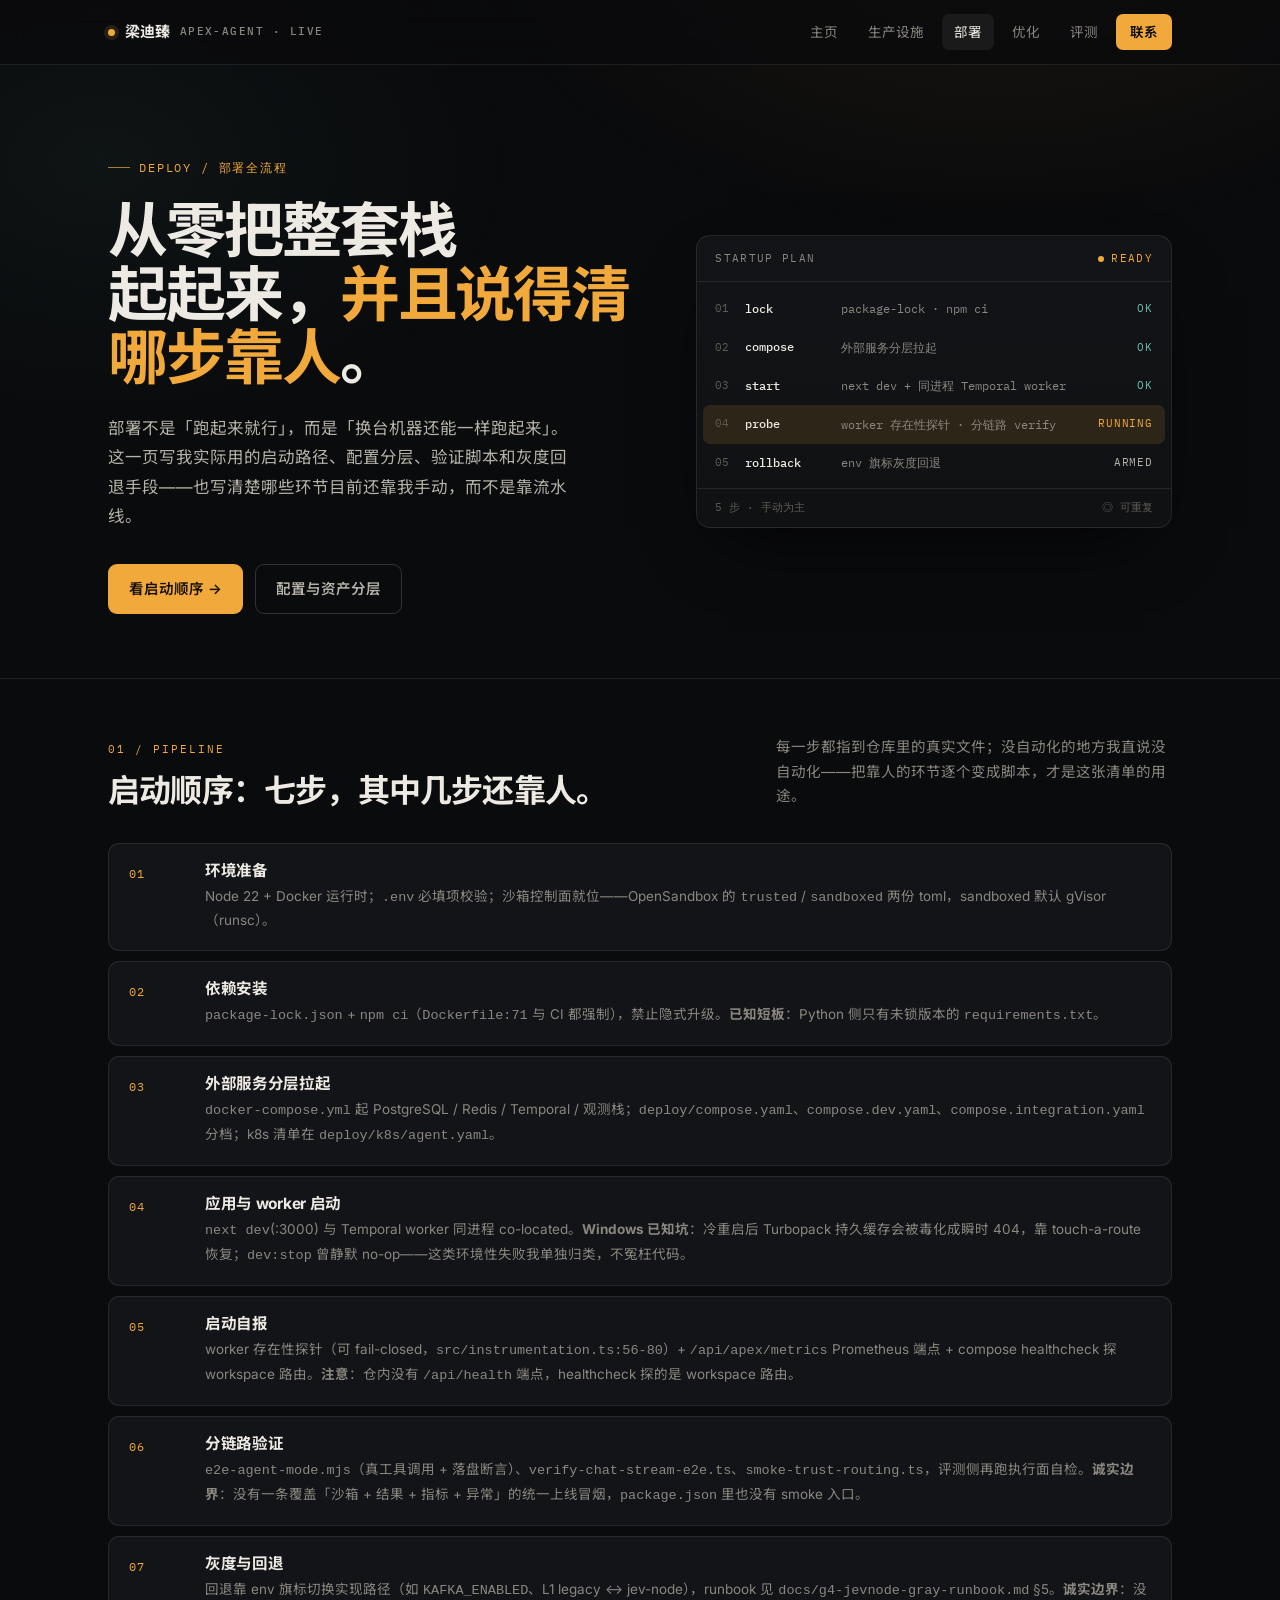
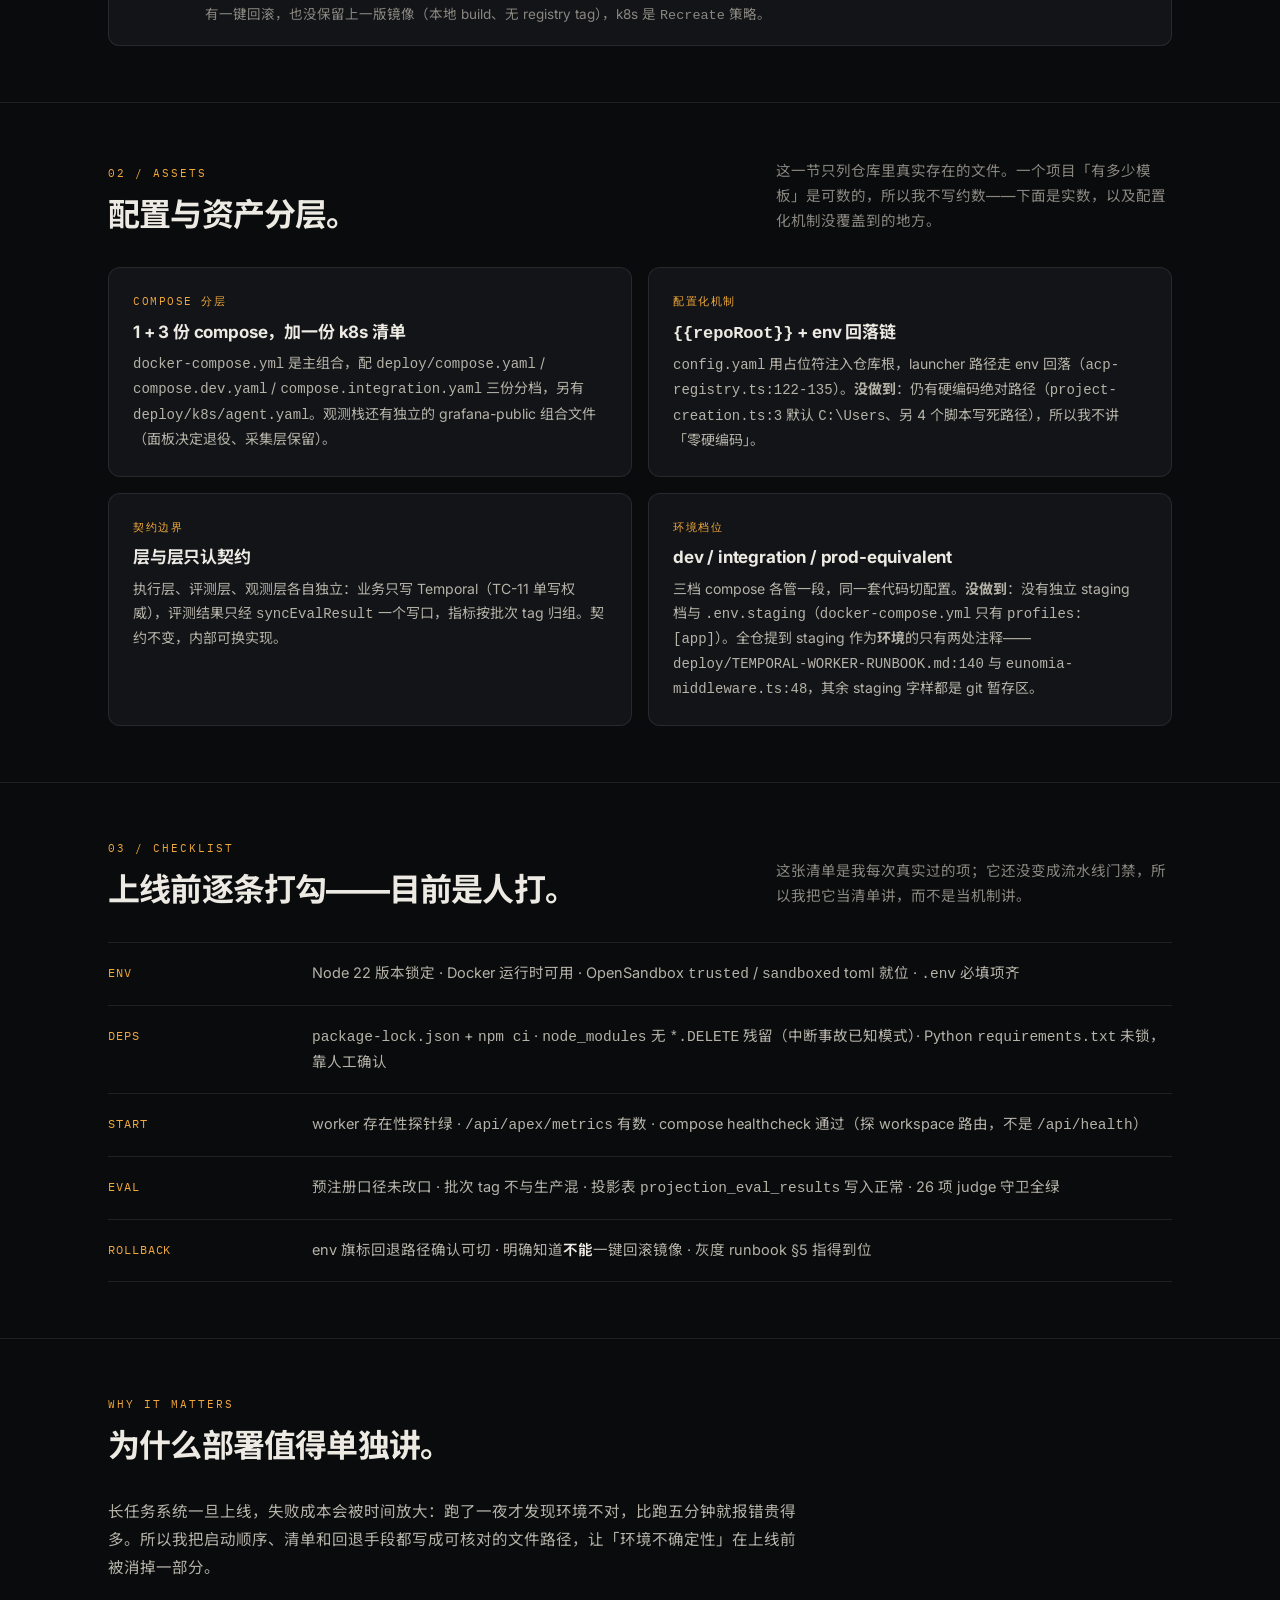
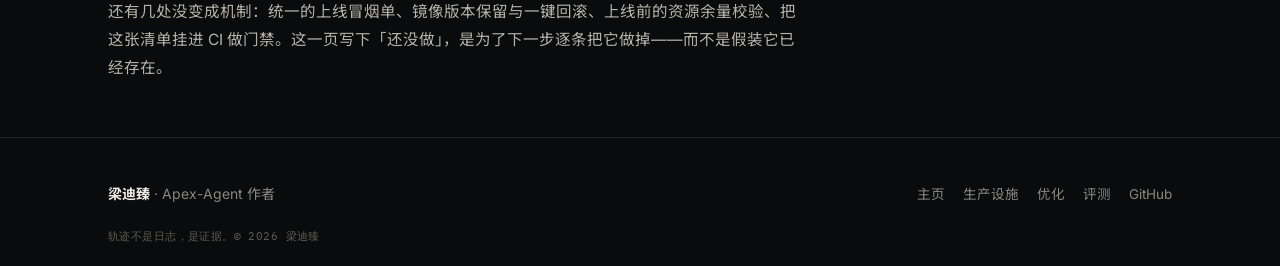
==== commit 085e36aa: "fix: correct four counts that my own first audit pass got wrong Re-verifying the numbers I had just " ====
--- a/deploy.html
+++ b/deploy.html
@@ -80,7 +80,7 @@
         <div class="card"><div class="k">compose 分层</div><h3>1 + 3 份 compose，加一份 k8s 清单</h3><p><code>docker-compose.yml</code> 是主组合，配 <code>deploy/compose.yaml</code> / <code>compose.dev.yaml</code> / <code>compose.integration.yaml</code> 三份分档，另有 <code>deploy/k8s/agent.yaml</code>。观测栈还有独立的 grafana-public 组合文件（面板决定退役、采集层保留）。</p></div>
         <div class="card"><div class="k">配置化机制</div><h3><code>{{repoRoot}}</code> + env 回落链</h3><p><code>config.yaml</code> 用占位符注入仓库根，launcher 路径走 env 回落（<code>acp-registry.ts:122-135</code>）。<strong>没做到</strong>：仍有硬编码绝对路径（<code>project-creation.ts:3</code> 默认 <code>C:\Users</code>、另 4 个脚本写死路径），所以我不讲「零硬编码」。</p></div>
         <div class="card"><div class="k">契约边界</div><h3>层与层只认契约</h3><p>执行层、评测层、观测层各自独立：业务只写 Temporal（TC-11 单写权威），评测结果只经 <code>syncEvalResult</code> 一个写口，指标按批次 tag 归组。契约不变，内部可换实现。</p></div>
-        <div class="card"><div class="k">环境档位</div><h3>dev / integration / prod-equivalent</h3><p>三档 compose 各管一段，同一套代码切配置。<strong>没做到</strong>：没有独立 staging 档与 <code>.env.staging</code>，<code>staging</code> 这个词只在两处注释里出现过。</p></div>
+        <div class="card"><div class="k">环境档位</div><h3>dev / integration / prod-equivalent</h3><p>三档 compose 各管一段，同一套代码切配置。<strong>没做到</strong>：没有独立 staging 档与 <code>.env.staging</code>（<code>docker-compose.yml</code> 只有 <code>profiles: [app]</code>）。全仓提到 staging 作为<strong>环境</strong>的只有两处注释——<code>deploy/TEMPORAL-WORKER-RUNBOOK.md:140</code> 与 <code>eunomia-middleware.ts:48</code>，其余 staging 字样都是 git 暂存区。</p></div>
       </div>
     </div>
   </section>
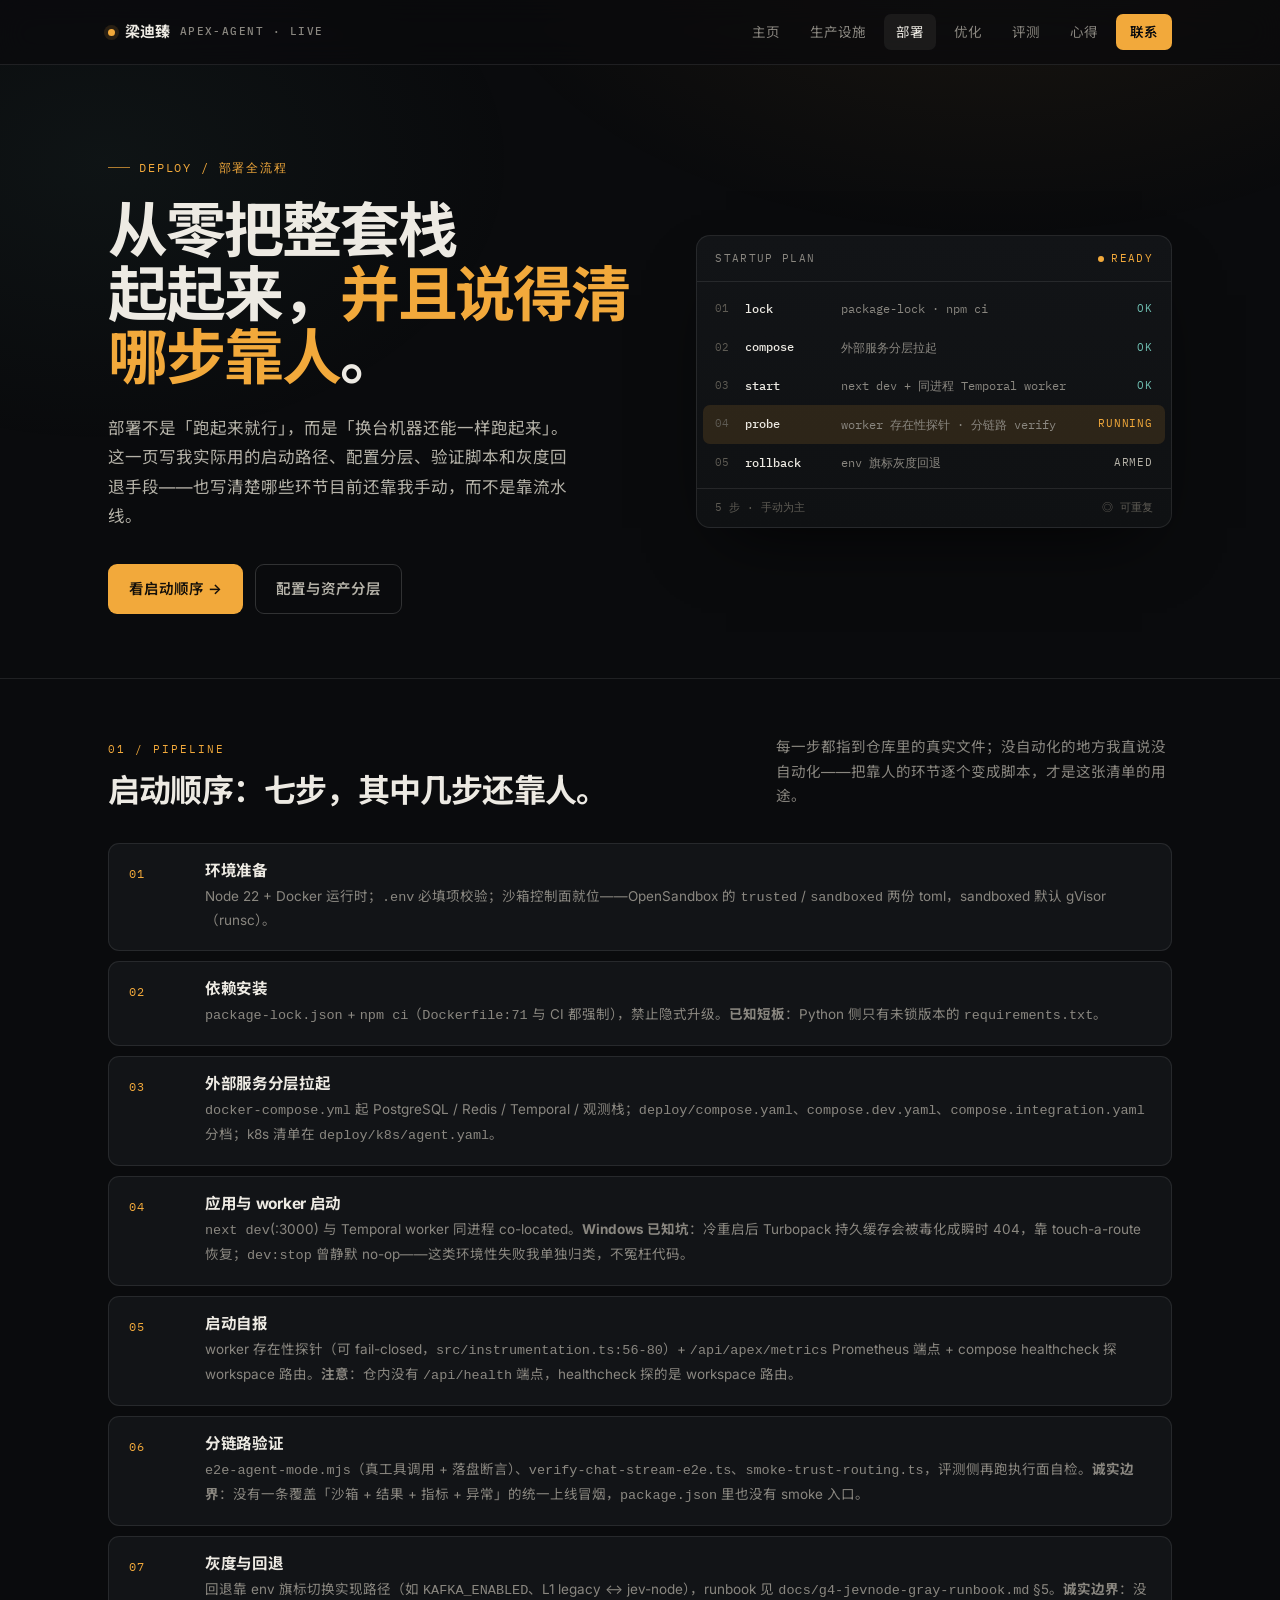
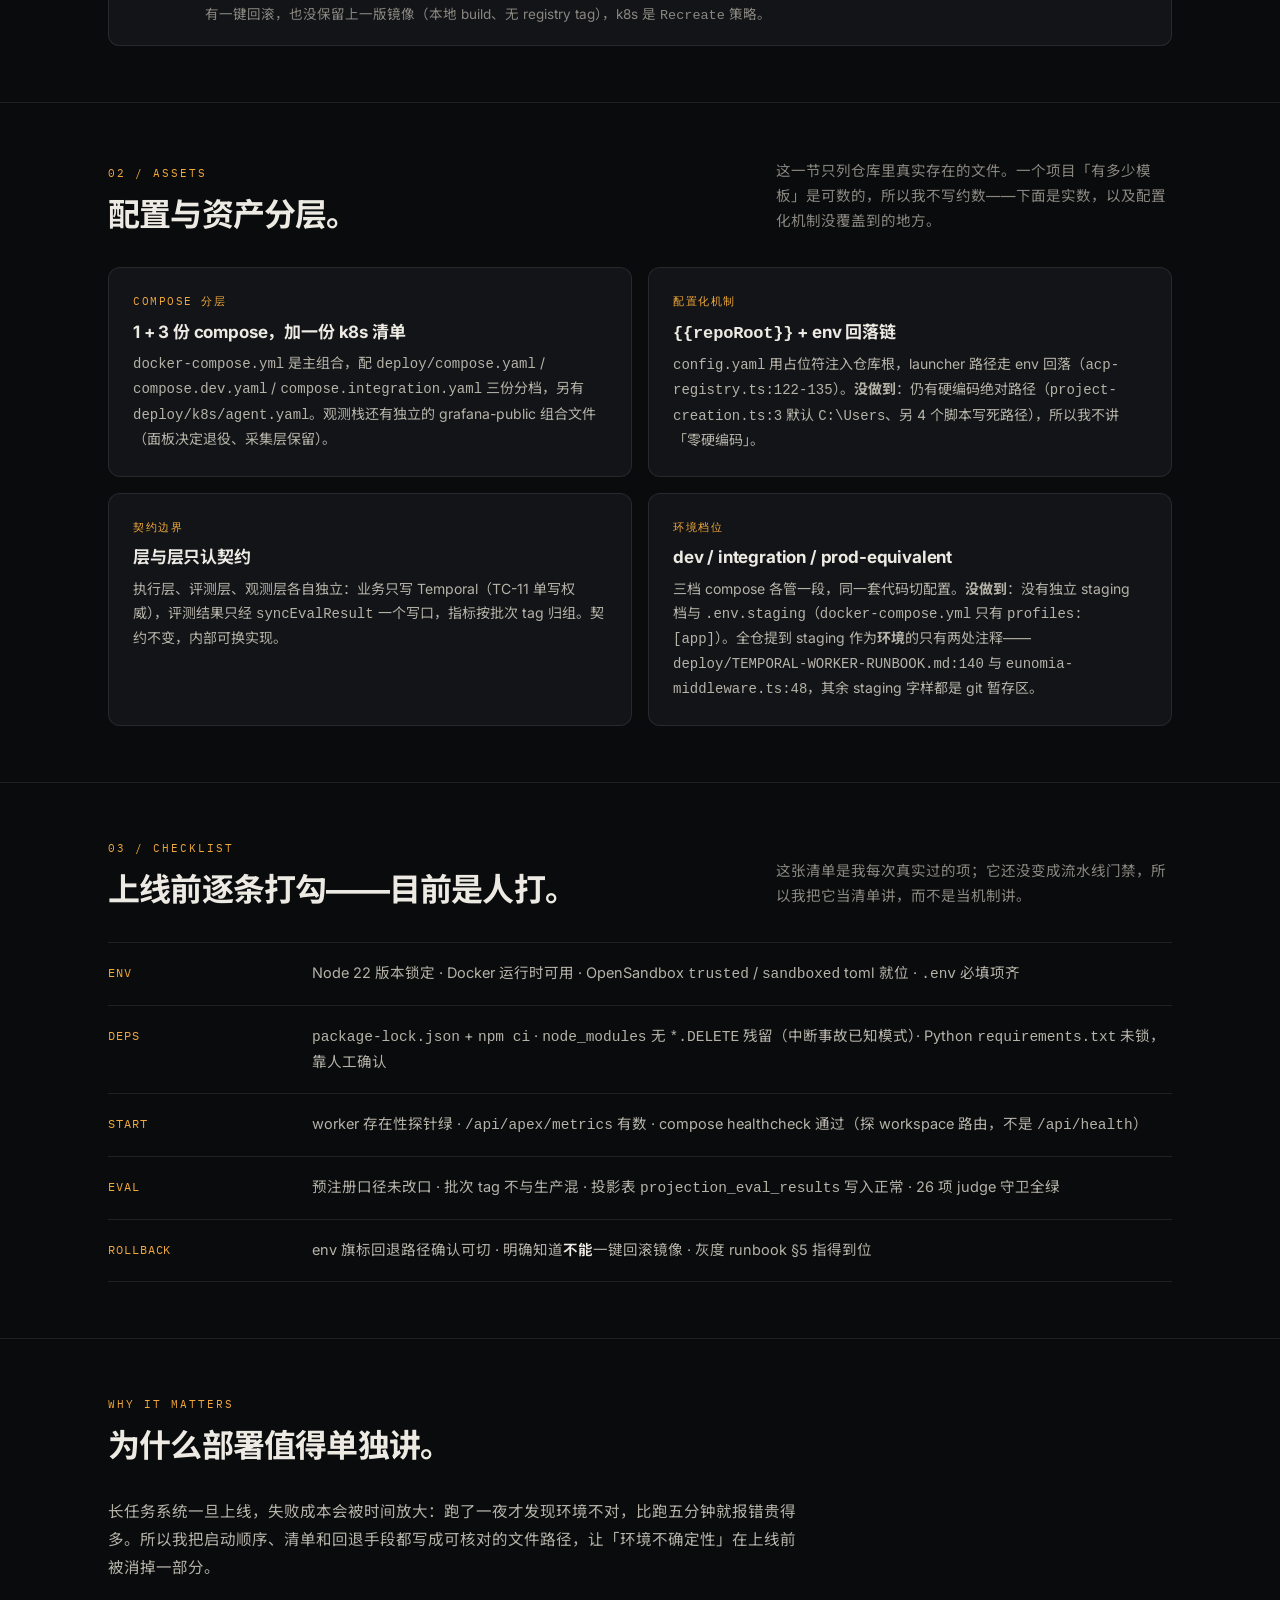
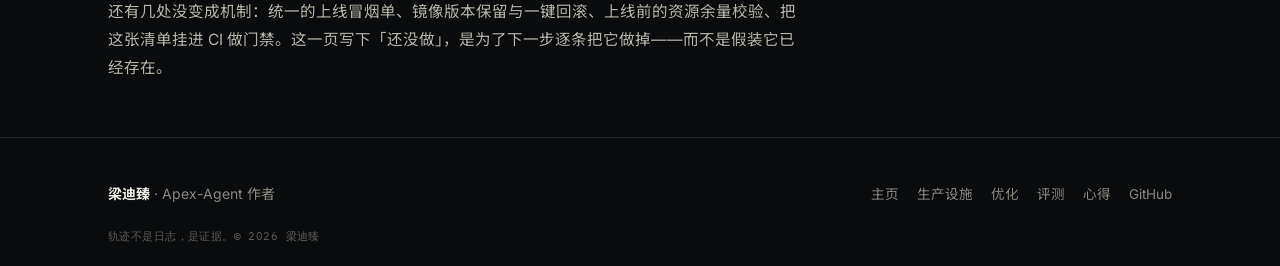
==== commit a6d005ea: "feat: add lessons page, wire it into all pages, re-count published numbers - lessons.html (new): par" ====
--- a/deploy.html
+++ b/deploy.html
@@ -21,6 +21,7 @@
       <a href="deploy.html" class="active">部署</a>
       <a href="optimize.html">优化</a>
       <a href="eval.html">评测</a>
+      <a href="lessons.html">心得</a>
       <a href="index.html#contact" class="cta">联系</a>
     </nav>
   </div>
@@ -118,7 +119,7 @@
   <div class="wrap">
     <div class="grid">
       <div class="who"><strong>梁迪臻</strong> · Apex-Agent 作者</div>
-      <div class="links"><a href="index.html">主页</a><a href="production.html">生产设施</a><a href="optimize.html">优化</a><a href="eval.html">评测</a><a href="https://github.com/DizhenLiang">GitHub</a></div>
+      <div class="links"><a href="index.html">主页</a><a href="production.html">生产设施</a><a href="optimize.html">优化</a><a href="eval.html">评测</a><a href="lessons.html">心得</a><a href="https://github.com/DizhenLiang">GitHub</a></div>
     </div>
     <div class="fine">轨迹不是日志，是证据。© 2026 梁迪臻</div>
   </div>
--- a/style.css
+++ b/style.css
@@ -129,6 +129,8 @@
 
 /* branch cards (links) */
 .branches{display:grid;grid-template-columns:repeat(2,1fr);gap:16px}
+.branch.wide{grid-column:1/-1}
+.branch.wide p{max-width:70ch}
 @media(max-width:760px){.branches{grid-template-columns:1fr}}
 .branch{
   display:flex;flex-direction:column;gap:14px;padding:26px;border-radius:13px;
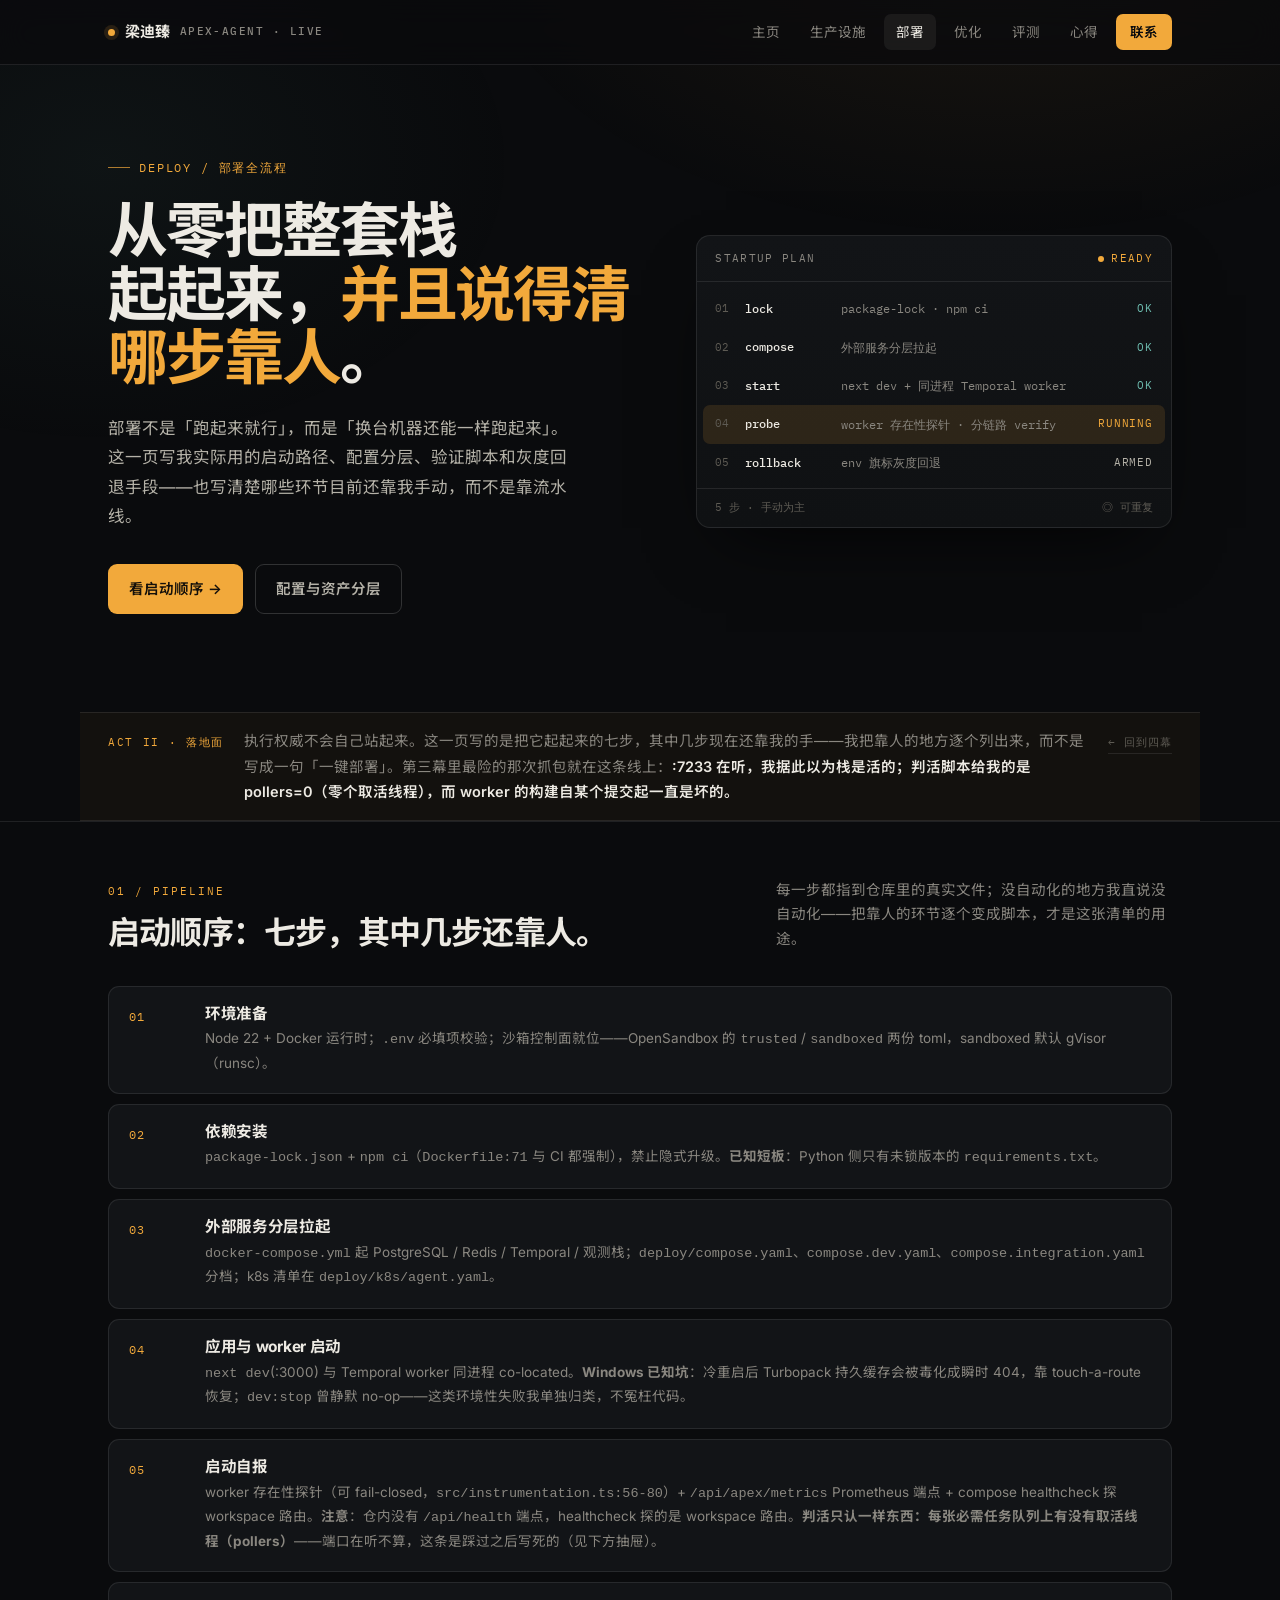
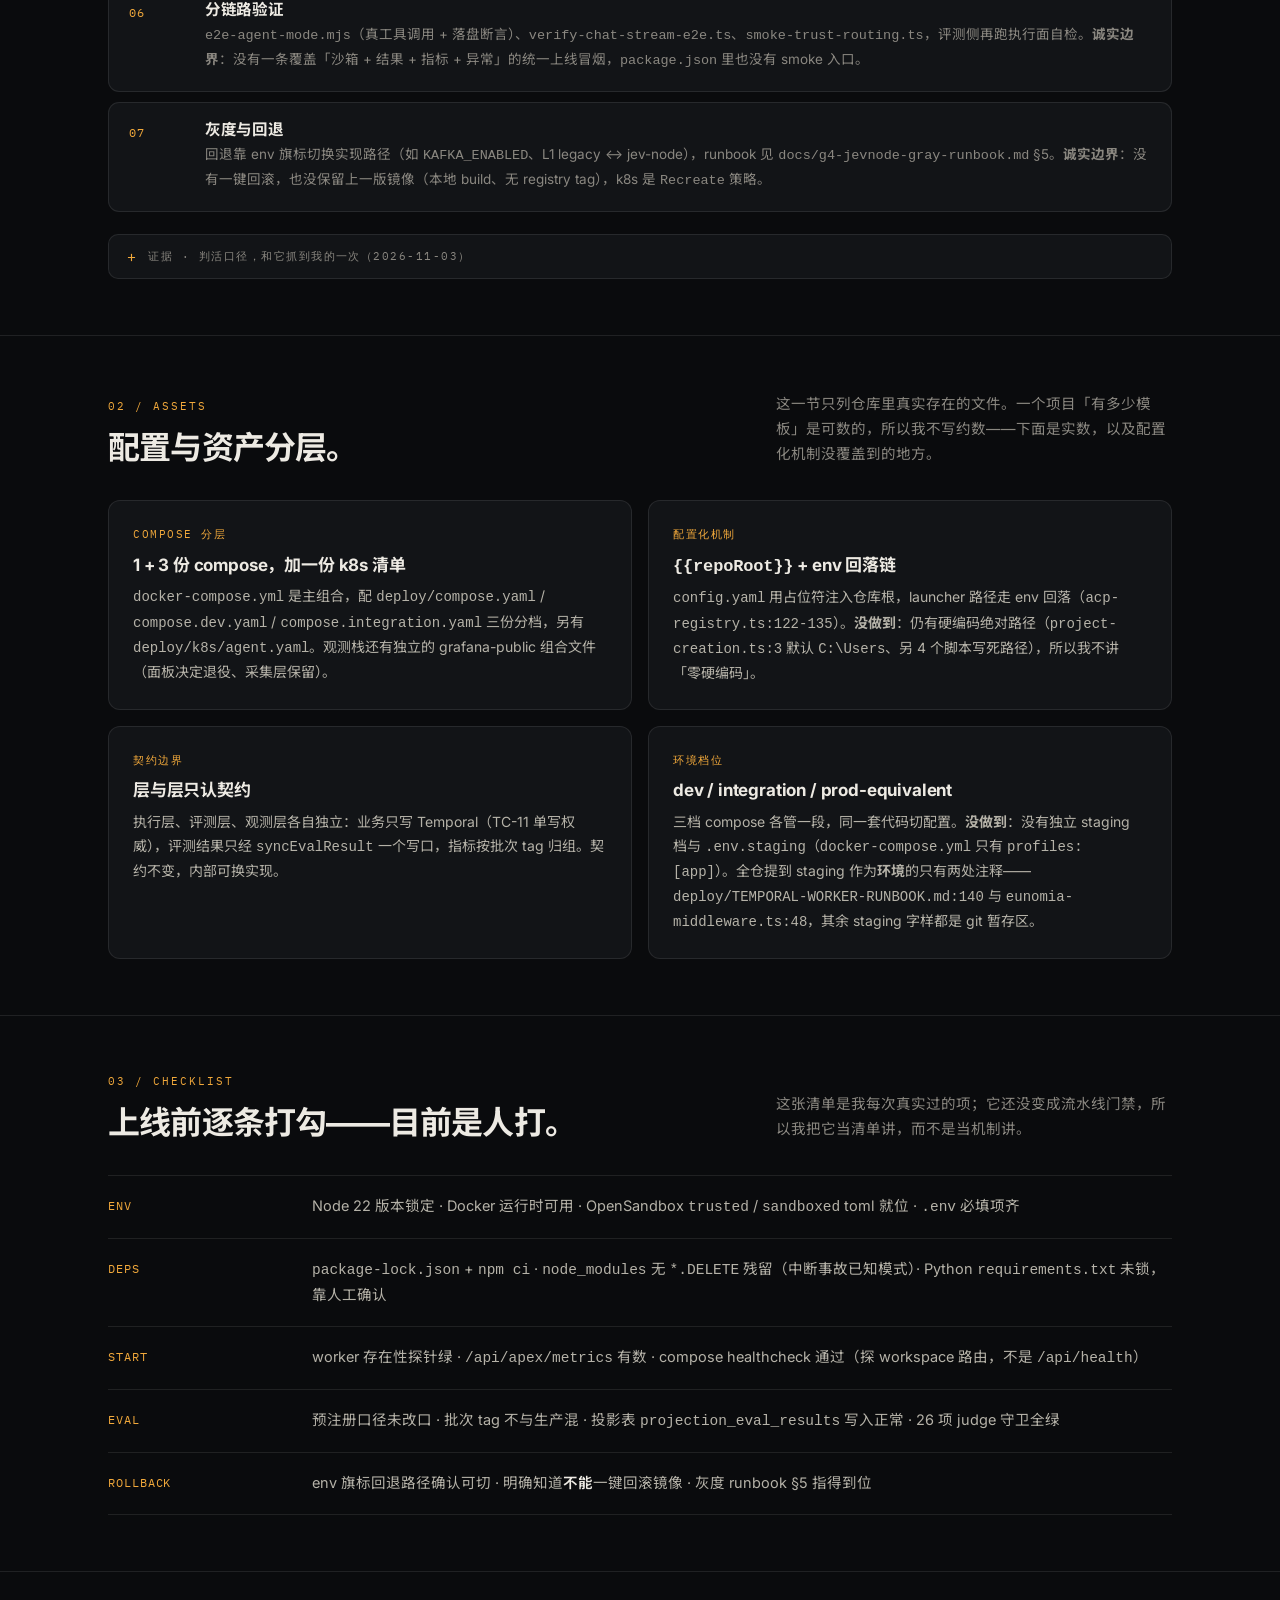
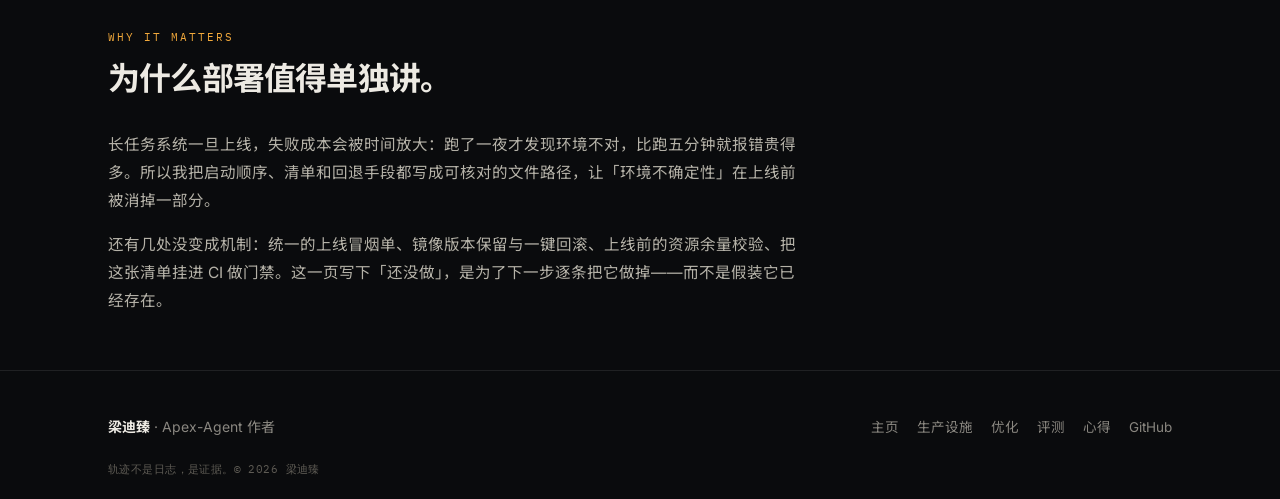
==== commit c6b22b1f: "docs(homepage): 五张内页接上四幕主线；最重的审计块降级为证据抽屉 - 每张内页 hero 下加 .thread 章节引线（第几幕 / 为什么在这一幕），并链回 index#story " ====
--- a/deploy.html
+++ b/deploy.html
@@ -53,6 +53,14 @@
     </div>
   </section>
 
+  <div class="wrap">
+    <aside class="thread">
+      <span class="tk">Act II · 落地面</span>
+      <p class="tp">执行权威不会自己站起来。这一页写的是把它起起来的七步，其中几步现在还靠我的手——我把靠人的地方逐个列出来，而不是写成一句「一键部署」。第三幕里最险的那次抓包就在这条线上：<strong>:7233 在听，我据此以为栈是活的；判活脚本给我的是 pollers=0（零个取活线程），而 worker 的构建自某个提交起一直是坏的。</strong></p>
+      <a class="tback" href="index.html#story">← 回到四幕</a>
+    </aside>
+  </div>
+
   <section class="section" id="pipeline">
     <div class="wrap">
       <div class="section-head reveal">
@@ -64,10 +72,19 @@
         <div class="step"><div class="sn">02</div><div><h4>依赖安装</h4><p><code>package-lock.json</code> + <code>npm ci</code>（<code>Dockerfile:71</code> 与 CI 都强制），禁止隐式升级。<strong>已知短板</strong>：Python 侧只有未锁版本的 <code>requirements.txt</code>。</p></div></div>
         <div class="step"><div class="sn">03</div><div><h4>外部服务分层拉起</h4><p><code>docker-compose.yml</code> 起 PostgreSQL / Redis / Temporal / 观测栈；<code>deploy/compose.yaml</code>、<code>compose.dev.yaml</code>、<code>compose.integration.yaml</code> 分档；k8s 清单在 <code>deploy/k8s/agent.yaml</code>。</p></div></div>
         <div class="step"><div class="sn">04</div><div><h4>应用与 worker 启动</h4><p><code>next dev</code>(:3000) 与 Temporal worker 同进程 co-located。<strong>Windows 已知坑</strong>：冷重启后 Turbopack 持久缓存会被毒化成瞬时 404，靠 touch-a-route 恢复；<code>dev:stop</code> 曾静默 no-op——这类环境性失败我单独归类，不冤枉代码。</p></div></div>
-        <div class="step"><div class="sn">05</div><div><h4>启动自报</h4><p>worker 存在性探针（可 fail-closed，<code>src/instrumentation.ts:56-80</code>）+ <code>/api/apex/metrics</code> Prometheus 端点 + compose healthcheck 探 workspace 路由。<strong>注意</strong>：仓内没有 <code>/api/health</code> 端点，healthcheck 探的是 workspace 路由。</p></div></div>
+        <div class="step"><div class="sn">05</div><div><h4>启动自报</h4><p>worker 存在性探针（可 fail-closed，<code>src/instrumentation.ts:56-80</code>）+ <code>/api/apex/metrics</code> Prometheus 端点 + compose healthcheck 探 workspace 路由。<strong>注意</strong>：仓内没有 <code>/api/health</code> 端点，healthcheck 探的是 workspace 路由。<strong>判活只认一样东西：每张必需任务队列上有没有取活线程（pollers）</strong>——端口在听不算，这条是踩过之后写死的（见下方抽屉）。</p></div></div>
         <div class="step"><div class="sn">06</div><div><h4>分链路验证</h4><p><code>e2e-agent-mode.mjs</code>（真工具调用 + 落盘断言）、<code>verify-chat-stream-e2e.ts</code>、<code>smoke-trust-routing.ts</code>，评测侧再跑执行面自检。<strong>诚实边界</strong>：没有一条覆盖「沙箱 + 结果 + 指标 + 异常」的统一上线冒烟，<code>package.json</code> 里也没有 smoke 入口。</p></div></div>
         <div class="step"><div class="sn">07</div><div><h4>灰度与回退</h4><p>回退靠 env 旗标切换实现路径（如 <code>KAFKA_ENABLED</code>、L1 legacy ↔ jev-node），runbook 见 <code>docs/g4-jevnode-gray-runbook.md</code> §5。<strong>诚实边界</strong>：没有一键回滚，也没保留上一版镜像（本地 build、无 registry tag），k8s 是 <code>Recreate</code> 策略。</p></div></div>
       </div>
+      <details class="evi">
+        <summary>证据 · 判活口径，和它抓到我的一次（2026-11-03）</summary>
+        <div class="evi-body">
+          <p><strong>口径</strong>：<code>scripts/check-temporal-workers.ts</code> 调 <code>probeWorkerPresence()</code>（<code>src/lib/temporal/worker-presence.ts</code>），必需队列两张：<code>apex-orchestrator</code> 与 <code>apex-side-effects</code>；任一队列 <code>pollers=0</code> 或连不上服务端 ⇒ 退出码 1。<code>:7233</code> 在听<strong>不是</strong>活着——那只能证明有东西占着端口。同一次探针还会报 <code>DUPLICATE WORKER</code>（一张队列上多个 poller）。</p>
+          <p><strong>现场</strong>：判活给出 <span class="n">pollers=0</span> ⇒ workflow 全在静默排队等超时，而我此前的判断依据是「端口在听」。往下查是一个真断：<code>src/lib/temporal/workflows/agentLoop.ts:35</code> 引了 <code>../../agent-harness/final-gate</code>，从源码根看落在 <code>src/lib/agent-harness</code>；打包时 outbase（打包基准目录）把树重基到 <code>dist/temporal-lib/workflows</code>，同一个 <code>../../</code> 就落到 <code>dist/agent-harness</code>——一个<strong>从来没被创建的目录</strong>。于是 worker 构建自引入提交 <code>a186bb16</code> 起一直是坏的，而这条断点不影响 <code>tsc</code>，只影响打包。</p>
+          <p><strong>修法</strong>：只动 build 脚本，<code>scripts/build-temporal-worker.mjs</code> 增加把 <code>src/lib/agent-harness</code> 复制进 <code>dist/agent-harness</code>（<span class="n">+9 行</span>，提交 <code>e62ed56c</code>，2026-11-03）。可行性先取证：被引的两个模块自身<strong>零 import</strong>（纯函数），且全仓 workflow 越出子树的 import <strong>只有这一条</strong> ⇒ 补一个目录是完备解。复验：worker 侧 <code>webpack compiled successfully</code>，同一道门从 <span class="n">pollers=0</span> 变 <span class="n">pollers=1, pollers=1</span>。</p>
+          <p><strong>由此定下的两步顺序</strong>：改 workflow 或 activity ⇒ 先 <code>build-temporal-worker</code> 重建 bundle，再重启 worker 进程；缺第二步，改动不吃进运行中的进程。dev 侧 <code>tsx</code> 直跑源码，重起即生效；容器化 worker 必须重建。</p>
+        </div>
+      </details>
     </div>
   </section>
 
--- a/style.css
+++ b/style.css
@@ -126,6 +126,8 @@
 .card h3{font-size:17px;margin-bottom:9px;letter-spacing:-.01em}
 .card p{font-size:14px;color:var(--text-soft);line-height:1.72}
 .card .meta{margin-top:14px;font-family:var(--mono);font-size:11px;color:var(--dim)}
+.card.wide{grid-column:1/-1}
+.card.wide p{max-width:78ch}
 
 /* branch cards (links) */
 .branches{display:grid;grid-template-columns:repeat(2,1fr);gap:16px}
@@ -158,7 +160,7 @@
 
 /* rows */
 .rows{border-top:1px solid var(--line)}
-.row{display:grid;grid-template-columns:180px 1fr;gap:24px;padding:18px 0;border-bottom:1px solid var(--line);align-items:start}
+.row{display:grid;grid-template-columns:180px minmax(0,1fr);gap:24px;padding:18px 0;border-bottom:1px solid var(--line);align-items:start}
 .row .rk{font-family:var(--mono);font-size:11.5px;letter-spacing:.08em;color:var(--accent);padding-top:2px}
 .row .rv{font-size:14.5px;color:var(--text-soft);line-height:1.72}
 .row .rv strong{color:var(--text);font-weight:600}
@@ -166,11 +168,14 @@
 
 /* steps */
 .steps{display:grid;gap:10px}
-.step{display:grid;grid-template-columns:56px 1fr;gap:20px;padding:18px 20px;border:1px solid var(--line);border-radius:11px;background:var(--panel);transition:border-color .2s ease}
+.step{display:grid;grid-template-columns:56px minmax(0,1fr);gap:20px;padding:18px 20px;border:1px solid var(--line);border-radius:11px;background:var(--panel);transition:border-color .2s ease}
+/* unbreakable identifiers (mount/read/write/... and APEX_* env names) must not widen a track */
+.step code,.row .rv code,.beat .prose code,.card p code{overflow-wrap:anywhere}
 .step:hover{border-color:var(--line-strong)}
 .step .sn{font-family:var(--mono);font-size:12px;color:var(--accent);letter-spacing:.06em;padding-top:2px}
 .step h4{font-size:15.5px;margin-bottom:5px}
 .step p{font-size:13.5px;color:var(--muted);line-height:1.68}
+@media(max-width:520px){.step{grid-template-columns:32px minmax(0,1fr);gap:12px;padding:15px 16px}}
 
 /* list */
 .list{list-style:none;padding:0;margin:0;display:grid;gap:10px}
@@ -199,6 +204,55 @@
 .site-footer .links a:hover{color:var(--accent)}
 .site-footer .fine{margin-top:22px;font-family:var(--mono);font-size:10.5px;color:var(--dim);letter-spacing:.04em}
 
+/* story — narrative spine, chapter rail, evidence drawers */
+/* NB: `.beat`, not `.act` — `.trow .act` already owns the trace panel. */
+.beat{display:grid;grid-template-columns:96px minmax(0,1fr);gap:0 34px;padding:44px 0;border-top:1px solid var(--line)}
+.beat:first-of-type{border-top:none;padding-top:6px}
+.beat-rail{font-family:var(--mono);font-size:10.5px;letter-spacing:.16em;text-transform:uppercase;color:var(--accent);padding:9px 18px 0 0;border-right:1px solid var(--line)}
+.beat-rail b{display:block;font-family:var(--sans);font-size:27px;font-weight:700;letter-spacing:-.03em;color:var(--text);margin-bottom:7px}
+.beat h3{font-size:clamp(21px,2.6vw,28px);letter-spacing:-.024em;margin-bottom:17px}
+.beat .prose{max-width:67ch;font-size:16.2px;line-height:1.88;color:var(--text-soft)}
+.beat .prose p+p{margin-top:16px}
+.beat .prose strong{color:var(--text);font-weight:600}
+.beat .prose em{font-style:normal;color:var(--accent)}
+@media(max-width:820px){
+  .beat{grid-template-columns:1fr;gap:16px;padding:34px 0}
+  .beat-rail{display:flex;align-items:baseline;gap:12px;border-right:none;border-bottom:1px solid var(--line);padding:0 0 11px}
+  .beat-rail b{margin:0;font-size:21px}
+}
+.pull{margin:24px 0;padding-left:20px;border-left:2px solid var(--accent-line);font-size:18px;line-height:1.62;font-weight:500;letter-spacing:-.016em;color:var(--text)}
+.pull cite{display:block;margin-top:8px;font-family:var(--mono);font-size:10.5px;font-style:normal;letter-spacing:.12em;text-transform:uppercase;color:var(--dim);font-weight:400}
+.evi{margin-top:22px;border:1px solid var(--line);border-radius:10px;background:var(--panel);overflow:hidden}
+.evi>summary{cursor:pointer;list-style:none;padding:13px 18px;display:flex;align-items:center;gap:11px;font-family:var(--mono);font-size:10.5px;letter-spacing:.14em;text-transform:uppercase;color:var(--muted);transition:color .18s ease,background .18s ease}
+.evi>summary::-webkit-details-marker{display:none}
+.evi>summary:hover{color:var(--text);background:var(--panel-2)}
+.evi>summary::before{content:"+";color:var(--accent);font-size:15px;line-height:1;flex:none}
+.evi[open]>summary::before{content:"\2212"}
+.evi[open]>summary{border-bottom:1px solid var(--line)}
+.evi-body{padding:17px 18px 19px;font-family:var(--mono);font-size:12.6px;line-height:1.82;color:var(--muted)}
+.evi-body p+p{margin-top:12px}
+.evi-body strong{color:var(--text-soft);font-weight:600}
+.evi-body .n{color:var(--accent)}
+.evi-body code{background:rgba(255,255,255,.05);padding:1px 5px;border-radius:4px;font-size:11.8px}
+.evi-body a{color:var(--teal);border-bottom:1px solid var(--line)}
+/* drawers nested in a card sit on a lighter panel; on a bare row the page bg is already dark */
+.card .evi{background:var(--panel-2)}
+.card .evi-body{font-size:12.2px}
+.row .rv p+p{margin-top:10px}
+/* index only: the spine enters straight after the hero, no headline in between */
+#story{position:relative;padding-top:20px}
+#story::before{content:"";position:absolute;left:0;right:0;top:-1px;height:1px;background:linear-gradient(90deg,var(--accent),transparent 45%)}
+#story .section-head{margin-bottom:14px}
+.chapter-lead{font-size:15px;line-height:1.8;color:var(--muted);max-width:60ch}
+
+/* thread — full-bleed band under each chapter page's hero, tying it back to the four acts */
+.thread{display:flex;flex-wrap:wrap;align-items:baseline;gap:8px 20px;margin:34px -28px 0;padding:15px 28px;border-top:1px solid var(--line);border-bottom:1px solid var(--line);background:rgba(242,169,59,.04)}
+.thread .tk{flex:none;font-family:var(--mono);font-size:10.5px;letter-spacing:.16em;text-transform:uppercase;color:var(--accent)}
+.thread .tp{flex:1 1 34ch;min-width:0;font-size:14.5px;line-height:1.76;color:var(--muted)}
+.thread .tp strong{color:var(--text);font-weight:600}
+.thread .tback{flex:none;font-family:var(--mono);font-size:10.5px;letter-spacing:.1em;text-transform:uppercase;color:var(--dim);border-bottom:1px solid var(--line);padding-bottom:1px;transition:color .18s ease,border-color .18s ease}
+.thread .tback:hover{color:var(--accent);border-color:var(--accent-line)}
+
 /* reveal */
 .reveal{opacity:0;transform:translateY(16px);transition:opacity .7s ease,transform .7s ease}
 .reveal.in{opacity:1;transform:none}
